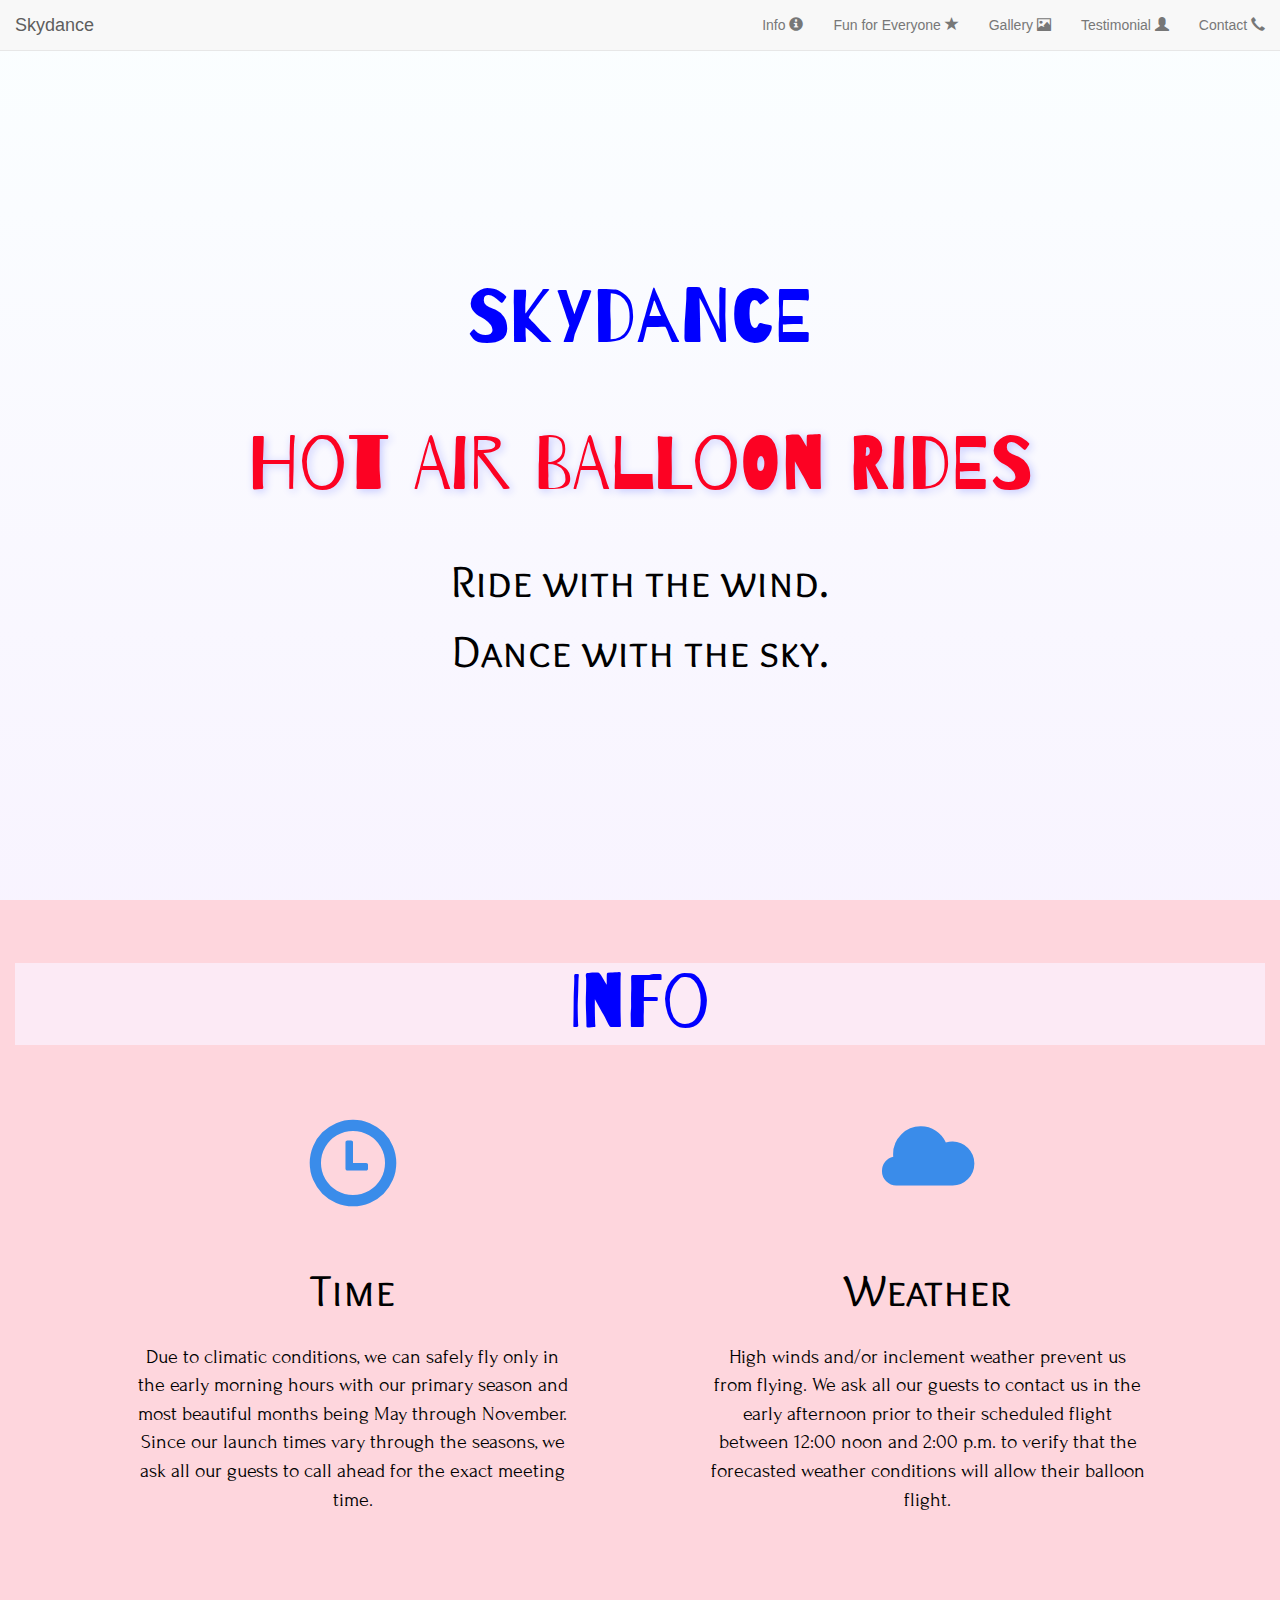
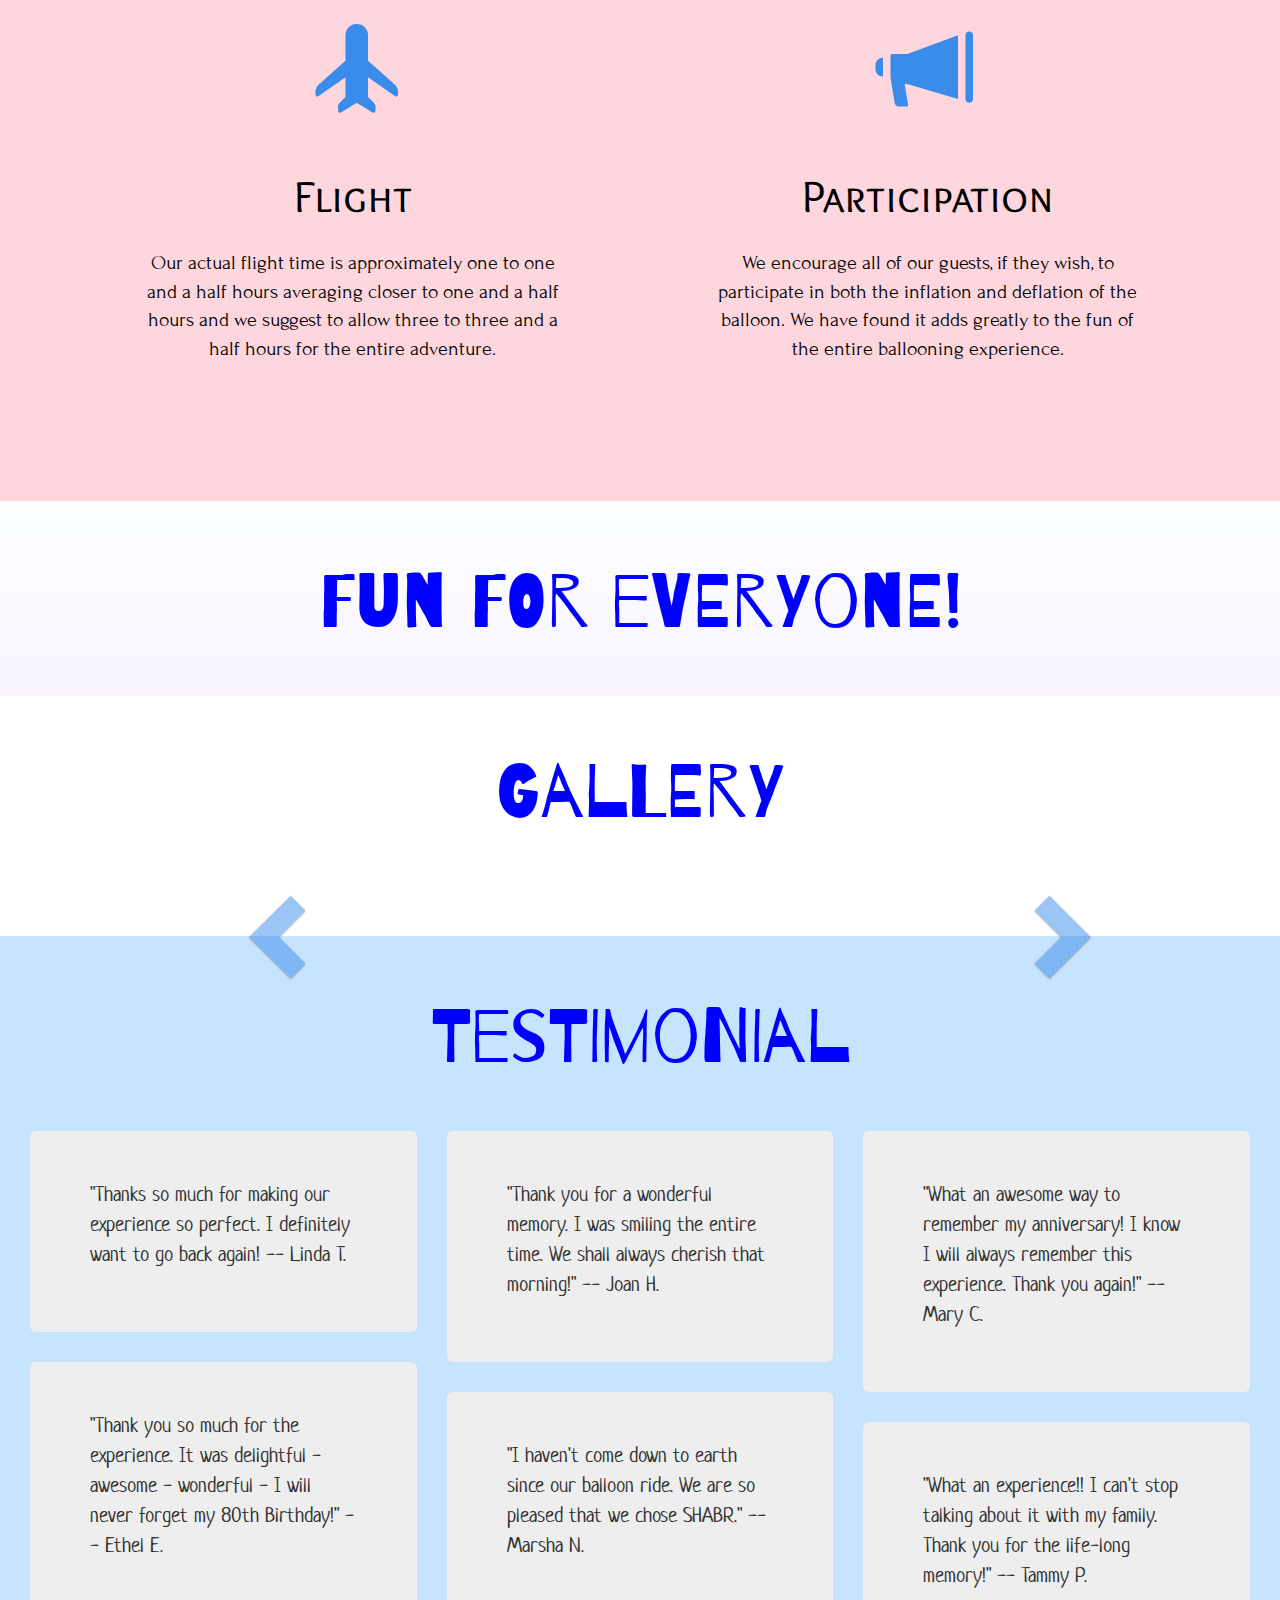
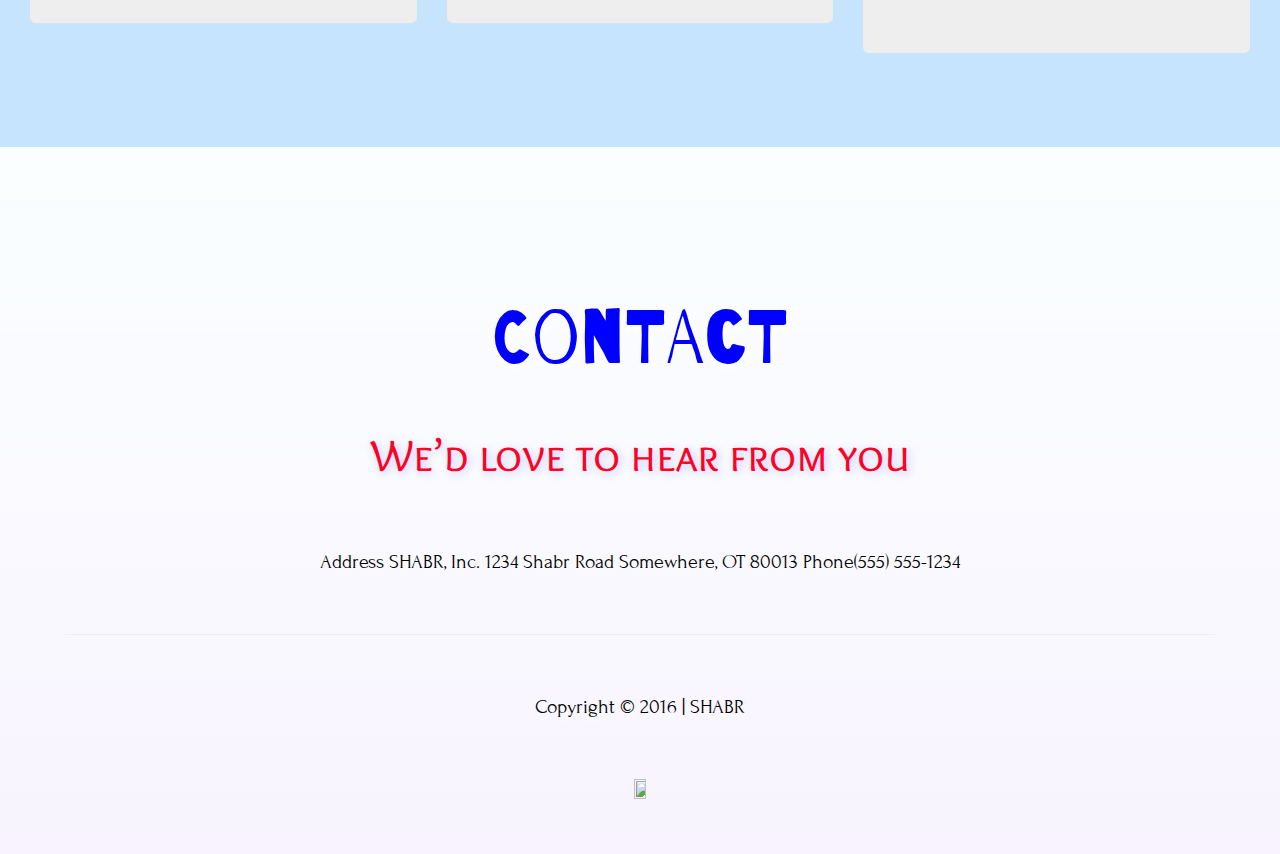
==== index.html @ 0f227c32 "fixes background" ====
<!DOCTYPE html>
<html>

<head>
    <meta charset="UTF-8">
    <meta name="viewport" content="width=device-width, initial-scale=1">
    <title>Title</title>
    <!-- Latest compiled and minified CSS -->
    <link rel="stylesheet" href="https://maxcdn.bootstrapcdn.com/bootstrap/3.3.6/css/bootstrap.min.css">

    <!-- jQuery library -->
    <script src="https://ajax.googleapis.com/ajax/libs/jquery/1.12.0/jquery.min.js"></script>

    <!-- Latest compiled JavaScript -->
    <script src="https://maxcdn.bootstrapcdn.com/bootstrap/3.3.6/js/bootstrap.min.js"></script>

    <!--custom-->
    <link rel="stylesheet" href="custom.css">
    <link rel="stylesheet" href="nav.css">
    <script src="script.js"></script>
    <link href="https://fonts.googleapis.com/css?family=Barrio|Neucha|Forum|Overlock+SC" rel="stylesheet">
</head>

<style>
/*on custom.css*/
  
</style>
<body>
<body data-spy="scroll" data-target=".navbar" data-offset="50">
<!--Navigational bar-->


<!--fixed container-->
<nav class="navbar navbar-default navbar-fixed-top">

    <!--icon-bar-button-->
    <div class="container-fluid">
        <div class="navbar-header">
            <button type="button" class="navbar-toggle" data-toggle="collapse" data-target="#myNavbar">
                <span class="icon-bar"></span>
                <span class="icon-bar"></span>
                <span class="icon-bar"></span>                        
            </button>
            <a class="navbar-brand" href="#">Skydance</a>
           
        </div>

        <div class="collapse navbar-collapse" id="myNavbar">
            <ul class="nav navbar-nav navbar-right">
                <li><a href="#info">Info <span class= "glyphicon glyphicon-info-sign "></a></li>
                <li><a href="#fun-for-everyone">Fun for Everyone <span class= "glyphicon glyphicon-star"></a></li>
                <li><a href="#gallery">Gallery <span class= "glyphicon glyphicon-picture"></a></li>
                <li><a href="#testimonial">Testimonial <span class= "glyphicon glyphicon-user"></span></a></li>
                <li><a href="#contact">Contact <span class="glyphicon glyphicon-earphone
        "></span></a></li>
            </ul>
        </div>
    </div>
</nav>


<!--Home Page-->
<header id="home">
    <div class="center-text">
        <h1>Skydance</h1>
        <h1 class="description">Hot Air Balloon Rides</h1>      
        <h2>Ride with the wind.</h2>
        <h2>Dance with the sky.</h2>
    </div>
</header>

<header id="info">
    <div class="container bg-pink">
        <div class= "test">
             <h1>Info</h1>
        </div>
       
        <div class="row">
            
            <div class="col-xs-6 col-xs-offset-3 col-sm-6 col-sm-offset-0">

                <h2><span class="glyphicon glyphicon-time"></span> <br><br> Time</h2>
                <p>Due to climatic conditions, we can safely fly only in the early morning hours with our primary season and most beautiful months being May through November. Since our launch times vary through the seasons, we ask all our guests to call
                    ahead for the exact meeting time.</p>
                 <br><br><br>
                <h2><span class="glyphicon glyphicon-plane"></span> <br><br> Flight</h2>
                <p>Our actual flight time is approximately one to one and a half hours averaging closer to one and a half hours and we suggest to allow three to three and a half hours for the entire adventure.</p>
                 <br><br><br>
            </div>

            <div class="col-xs-6 col-xs-offset-3 col-sm-6 col-sm-offset-0">
                <h2><span class="glyphicon glyphicon-cloud"></span> <br><br> Weather</h2>
                <p>High winds and/or inclement weather prevent us from flying. We ask all our guests to contact us in the early afternoon prior to their scheduled flight between 12:00 noon and 2:00 p.m. to verify that the forecasted weather conditions will
                    allow their balloon flight.</p>

                 <br><br><br>
                <h2><span class="glyphicon glyphicon-bullhorn"></span> <br><br> Participation</h2>
                <p>We encourage all of our guests, if they wish, to participate in both the inflation and deflation of the balloon. We have found it adds greatly to the fun of the entire ballooning experience.</p>
            </div>

        </div>
    </div>
</header>

<!--Fun for everyone section-->
<header id="fun-for-everyone">
    <div class="container">
        <h1>Fun For Everyone!</h1>
    </div>
</header>

<!--gallary-->
<header id="gallery">
    <div class="container">
        <div class="row">
            <h1>Gallery</h1>

            <div id="myCarousel" class="carousel slide" data-ride="carousel">
                <ol class="carousel-indicators">
                    <li data-target="#myCarousel" data-slide-to="0" class="active"></li>
                    <li data-target="#myCarousel" data-slide-to="1"></li>
                    <li data-target="#myCarousel" data-slide-to="2"></li>
                    <li data-target="#myCarousel" data-slide-to="3"></li>
                    <li data-target="#myCarousel" data-slide-to="4"></li>
                    <li data-target="#myCarousel" data-slide-to="5"></li>
                </ol>

                <div class="carousel-inner">

                    <div class="item active">
                        <img src="https://raw.githubusercontent.com/bmuellerhstat/shabr/master/img/balloon-2.jpg" alt="" style="width:100%;">
                        <div class="carousel-caption">
                        </div>
                    </div>

                    <div class="item">
                        <img src="https://raw.githubusercontent.com/bmuellerhstat/shabr/master/img/balloon-3.jpg" alt="" style="width:100%;">
                        <div class="carousel-caption">
                        </div>
                    </div>

                    <div class="item">
                        <img src="https://raw.githubusercontent.com/bmuellerhstat/shabr/master/img/balloon-4.jpg" alt="" style="width:100%;">
                        <div class="carousel-caption">
                        </div>
                    </div>

                    <div class="item">
                        <img src="https://raw.githubusercontent.com/bmuellerhstat/shabr/master/img/balloon-5.jpg" alt="" style="width:100%;">
                        <div class="carousel-caption">
                        </div>
                    </div>

                    <div class="item">
                        <img src="https://raw.githubusercontent.com/bmuellerhstat/shabr/master/img/balloon-1.jpg" alt="" style="width:100%;">
                        <div class="carousel-caption">
                        </div>
                    </div>

                    <div class="item">
                        <img src="https://raw.githubusercontent.com/bmuellerhstat/shabr/master/img/balloon-6.jpg" alt="" style="width:100%;">
                        <div class="carousel-caption">
                        </div>

                    </div>
                </div>

                <a class="left carousel-control" href="#myCarousel" data-slide="prev">
      <span class="glyphicon glyphicon-chevron-left"></span>
      <span class="sr-only">Previous</span>
    </a>
                <a class="right carousel-control" href="#myCarousel" data-slide="next">
      <span class="glyphicon glyphicon-chevron-right"></span>
      <span class="sr-only">Next</span>
    </a>
            </div>
        </div>
    </div>
</header>

<!--Testimonial-->
<header id="testimonial">
    <div class="container bg-blue">
        <h1>Testimonial</h1>
        <div class="test-row">
            <div class="col-md-4">
                <div class="jumbotron">
                    <p>"Thanks so much for making our experience so perfect. I definitely want to go back again! -- Linda T.</p>
                </div>

                <div class="jumbotron">
                    <p>"Thank you so much for the experience. It was delightful - awesome - wonderful - I will never forget my 80th Birthday!" -- Ethel E.</p>
                </div>
            </div>

            <div class="col-md-4">
                <div class="jumbotron">
                    <p>"Thank you for a wonderful memory. I was smiling the entire time. We shall always cherish that morning!" -- Joan H.</p>
                </div>

                <div class="jumbotron">
                    <p>"I haven't come down to earth since our balloon ride. We are so pleased that we chose SHABR." -- Marsha N.</p>
                </div>
            </div>



            <div class="col-md-4">
                <div class="jumbotron">
                    <p>"What an awesome way to remember my anniversary! I know I will always remember this experience. Thank you again!" -- Mary C.</p>
                </div>

                <div class="jumbotron">
                    <p>"What an experience!! I can't stop talking about it with my family. Thank you for the life-long memory!" -- Tammy P.</p>
                </div>
            </div>
        </div>
    </div>
</header>

<!--Contact-->
<header id="contact">
    
    <div class="container contact-container">
          <h1>Contact</h1>
      

        <contact>
          
                <h2 class="description">
                    We’d love to hear from you
                </h2>
                <div class="row"><p>
                    Address SHABR, Inc. 1234 Shabr Road Somewhere, OT 80013
                    Phone(555) 555-1234
                </p>
                <hr class="my-4">
                <p>
                    Copyright © 2016 | SHABR
                </p>
                 <img src="https://raw.githubusercontent.com/bmuellerhstat/shabr/master/img/hot-air-balloon-clipart.png" alt="" style="width:10%; height: 10%;">
                </div>
               
        
        </contact>


    </div>
</header>


  </body>
</body>

</html>

<!--http://bootstrap3-menu.codedorigin.com/#-->
---- custom.css ----
html,
    body {
        width: 100%;
        height: 100%;
    }
    
   
     @media(min-width: 0px) {
         .row .glyphicon {
             font-size: 50px;
         }
         h1 {
             font-size: 45px;
             margin: 5%;
         }
         h2 {
             font-size: 30px;
         }
         .row .glyphicon {
             font-size: 60px;
         }
         .row p {
             font-family: 'Forum', cursive;
             color: black;
             font-size: 15px;
         }
     }
     
      /*  Small +  */
    @media(min-width: 768px){
      h1 {
        font-size: 55px;
      }
      h2 {
        font-size: 35px;
      }
       .row .glyphicon {
        font-size: 60px;
      
    }
    .row p {
        font-size: 16px;
        margin: 5% 15%;
    }
    }
    
    /* median + */
    @media(min-width: 992px){
      h1 {
        font-size: 65px;
      }
      h2 {
        font-size: 40px; 
      }
      .row .glyphicon {
        font-size: 70px;
      
    }
    .row p {
        font-size: 17px;
        margin: 5% 15%;
    }
    #myCarousel {
        width:80%;
        margin: auto;
    }
      
    /* large + */
    }
    @media (min-width: 1200px){
      h1 {
        font-size: 75px;
      }
      h2 {
        font-size: 45px; 
      }
      .row .glyphicon {
        font-size: 90px;
    }
    .row p {
        font-size: 18px;
        margin: 5% 10%;
    }
    }

    .container {
        width: 100%;
    }
    
    .test-row{
        font-family: 'Neucha', cursive;
    }

    #home {
        display: table;
        width: 100%;
        height: 100%;
        background: linear-gradient( rgba(246, 254, 255, 0.5),
        rgba(246, 240, 255, 0.75)),
        url(./img/balloon-1.jpg) no-repeat center center fixed;
        background-size: cover;

    }

    #info {
        width: 100%;
    }
    
     .row .glyphicon {
        color: #3a8cea;
        margin-top: 3px;
    
    }
    .bg-pink {
        background-color: #FED6DD;
    }

    .bg-blue {
        background-color: #C7E4FF;
        padding-bottom: 5%
    }
    
    .row {
        margin-left: 50px;
        margin-right: 50px;
        margin-bottom: 50px;
        text-align: center;
    }
    
      
    .test {
        width: 100%;
        background-color: #fceaf5;
    }
    
    .row p {
        font-size: 20px;
    }
    
     .description {
         color: #fc0223;
         text-shadow: 2px 2px 8px #c1c6ff;
     }
     
     .contact-container {
         text-shadow: 2px 5px 8px white;
     }
     
      #fun-for-everyone {
         background: linear-gradient( rgba(246, 254, 255, 0.5),
        rgba(246, 240, 255, 0.75)),
        url(./img/balloon-3.jpg) no-repeat center center fixed;
        background-size: cover;
    }
       
      #contact {
        text-align: center;
        background: linear-gradient( rgba(246, 254, 255, 0.5),
        rgba(246, 240, 255, 0.75)),
        url(./img/balloon-5.jpg) no-repeat center center fixed;
        background-size: cover;
        padding-top: 7%;
    }


    .center-text {
        text-align: center;
        vertical-align: middle;
        display: table-cell;

    }
    
    h1 {
        font-family: 'Barrio', cursive;
        color: blue;
        text-align: center;
        margin-bottom: 50px;
    }

    h2 {
        font-family: 'Overlock SC', cursive;
        color: black;
        text-align: center;
    }
---- nav.css ----
.navbar-default .navbar-brand {
    color: #DB0B0B;
}
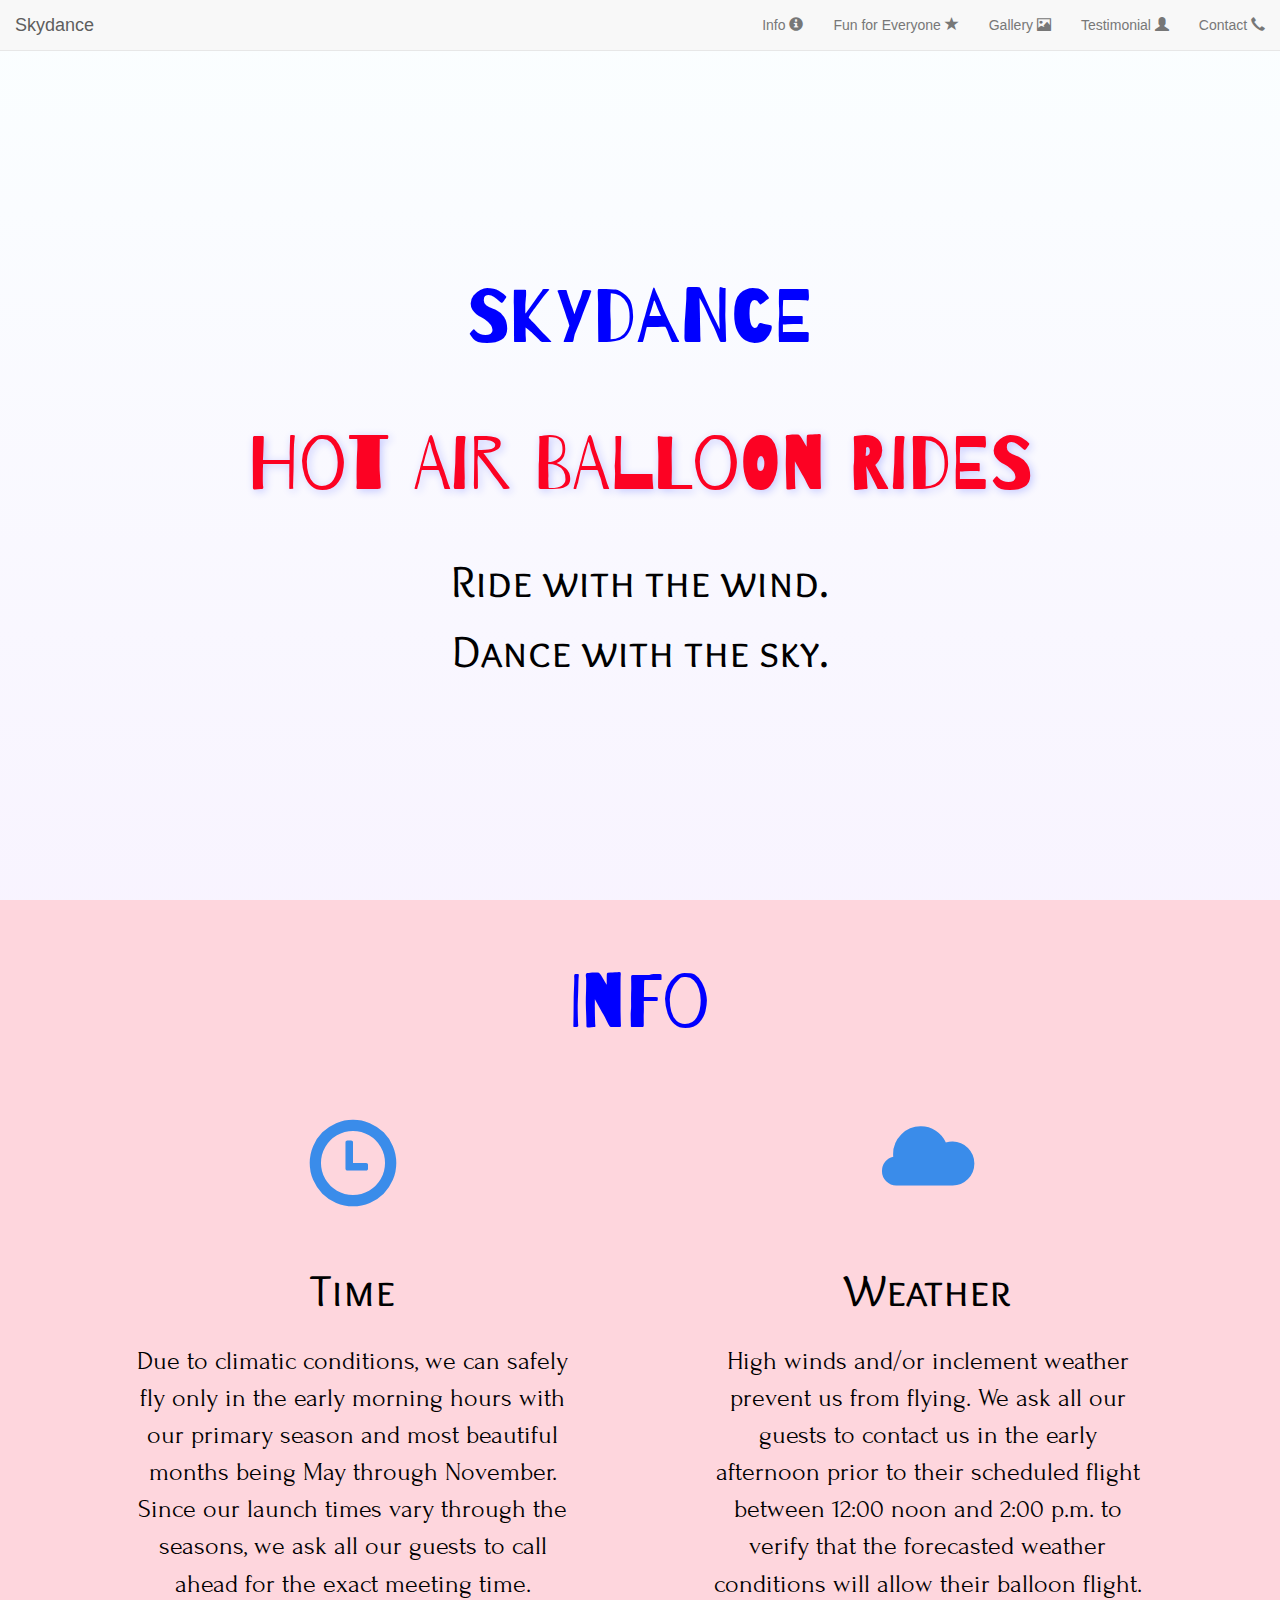
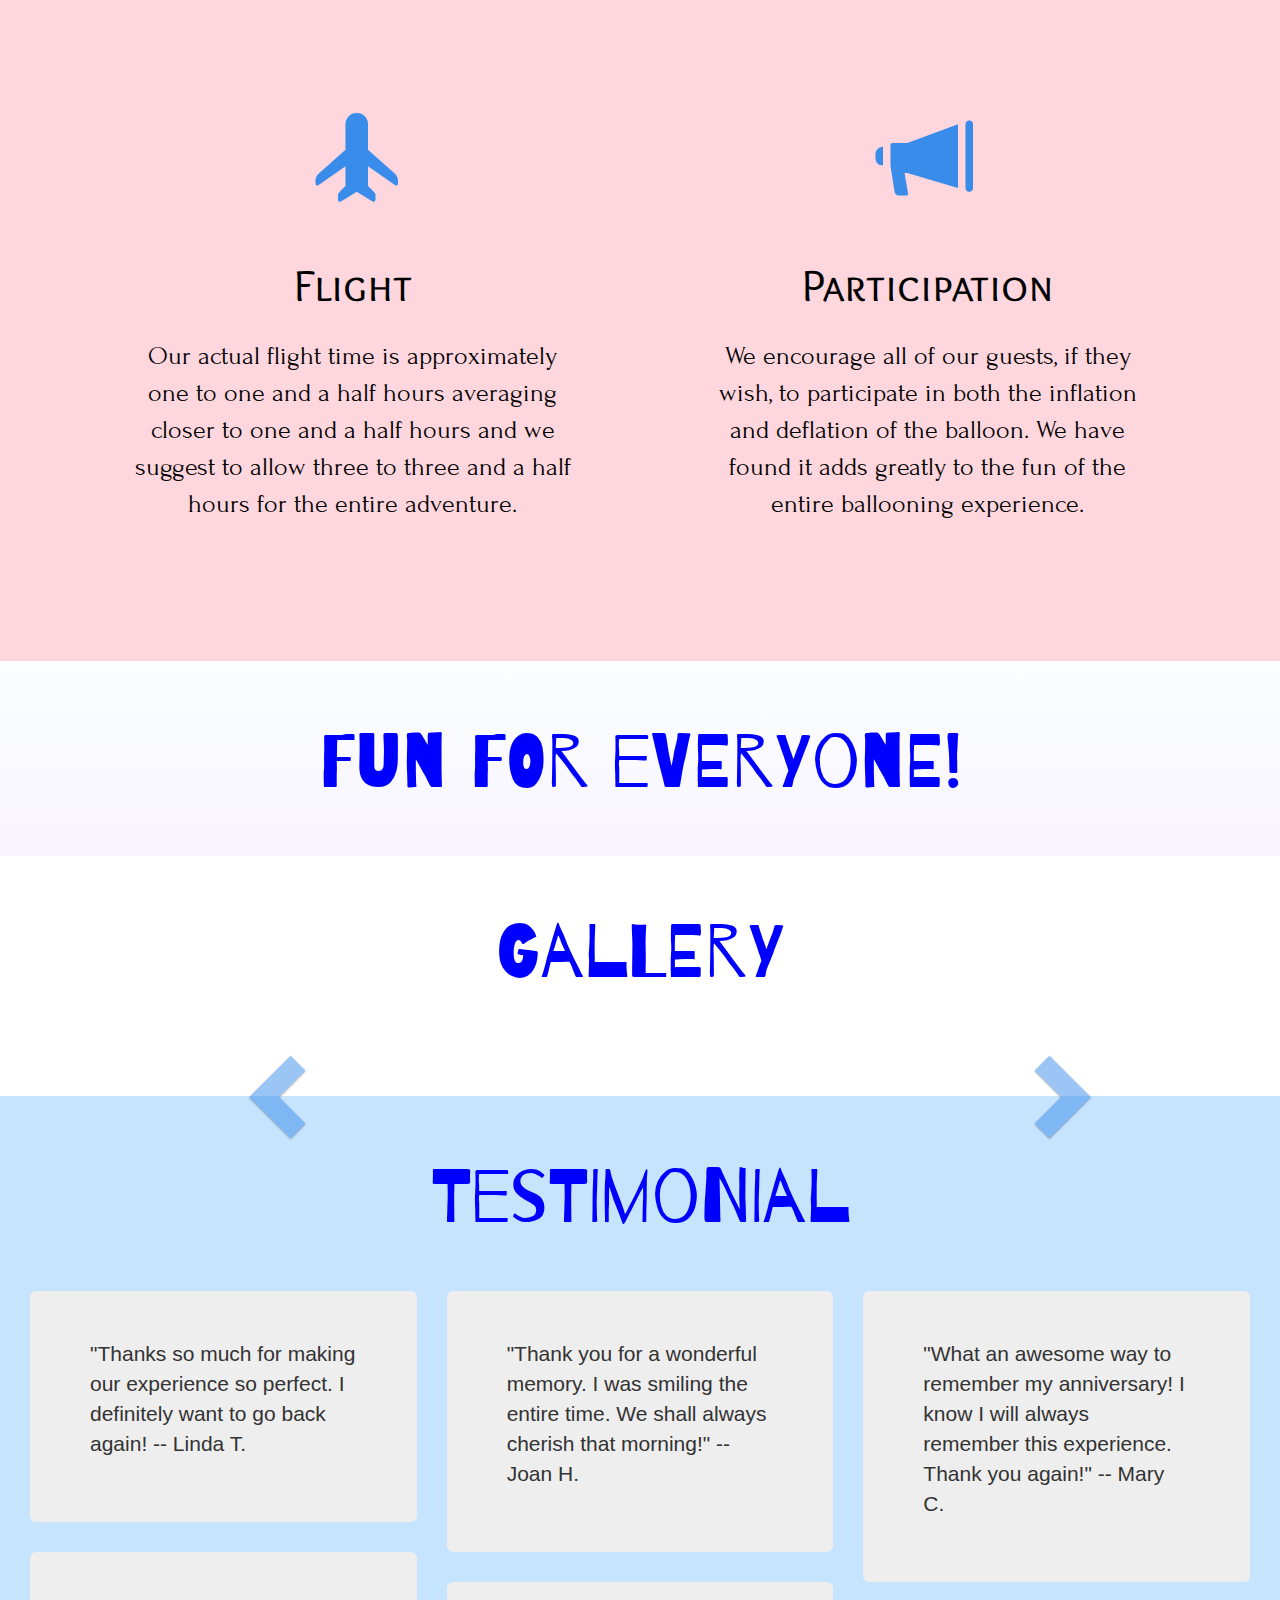
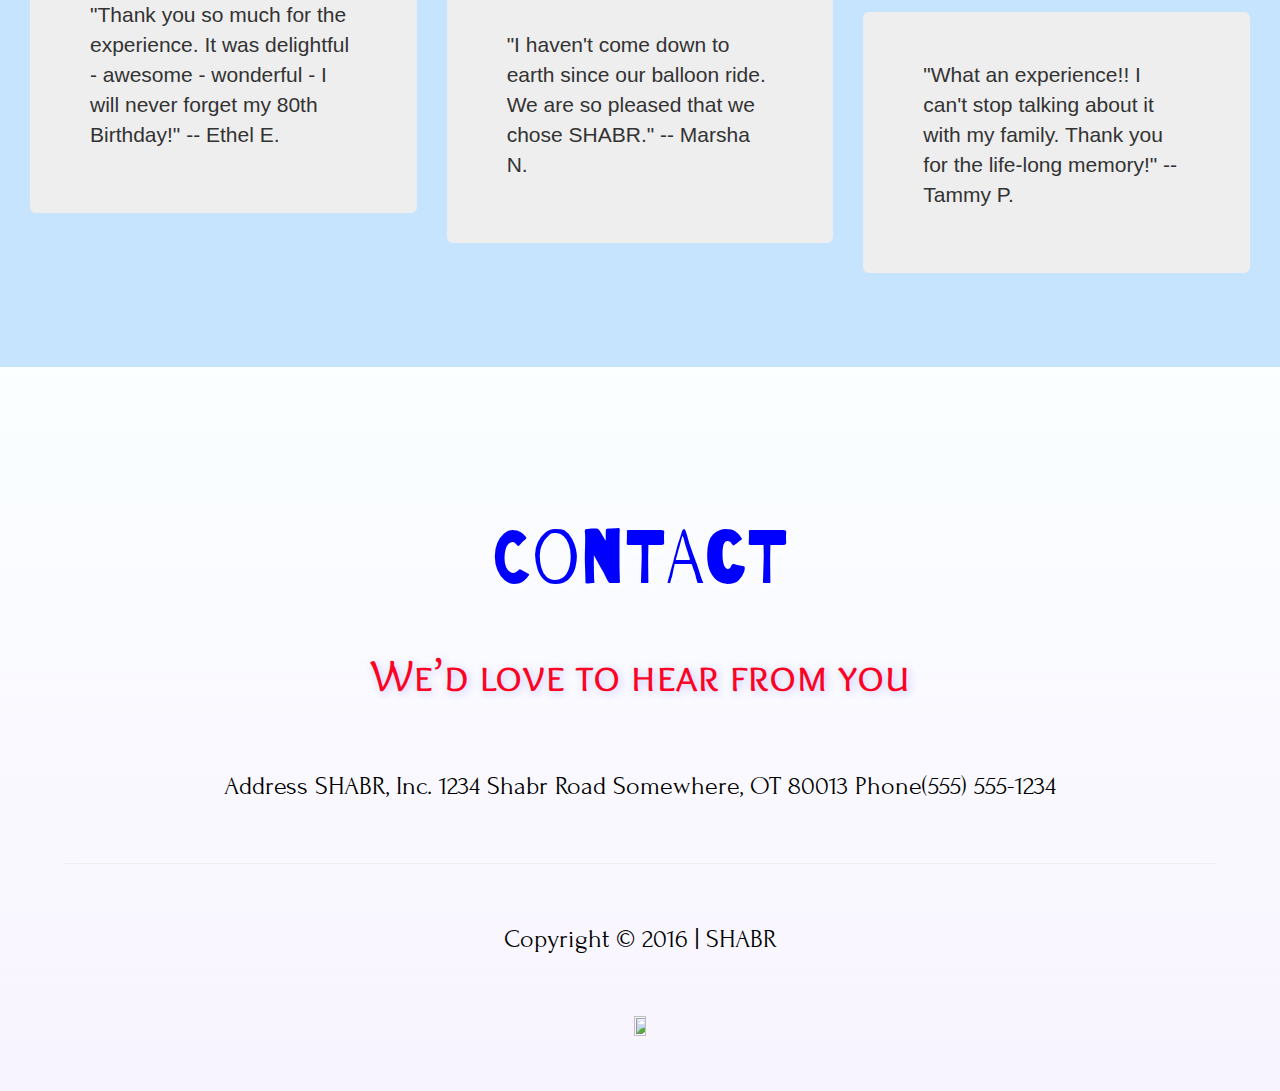
==== commit 41f29a91: "adds font-size in different device" ====
--- a/index.html
+++ b/index.html
@@ -71,7 +71,7 @@
 
 <header id="info">
     <div class="container bg-pink">
-        <div class= "test">
+        <div class= "color">
              <h1>Info</h1>
         </div>
        
@@ -230,7 +230,8 @@
                 <h2 class="description">
                     We’d love to hear from you
                 </h2>
-                <div class="row"><p>
+                <div class="row">
+                <p>
                     Address SHABR, Inc. 1234 Shabr Road Somewhere, OT 80013
                     Phone(555) 555-1234
                 </p>
--- a/custom.css
+++ b/custom.css
@@ -22,7 +22,7 @@
          .row p {
              font-family: 'Forum', cursive;
              color: black;
-             font-size: 15px;
+             font-size: 17px;
          }
      }
      
@@ -36,10 +36,9 @@
       }
        .row .glyphicon {
         font-size: 60px;
-      
     }
     .row p {
-        font-size: 16px;
+        font-size: 20px;
         margin: 5% 15%;
     }
     }
@@ -57,9 +56,10 @@
       
     }
     .row p {
-        font-size: 17px;
+        font-size: 23px;
         margin: 5% 15%;
     }
+    
     #myCarousel {
         width:80%;
         margin: auto;
@@ -78,7 +78,7 @@
         font-size: 90px;
     }
     .row p {
-        font-size: 18px;
+        font-size: 26px;
         margin: 5% 10%;
     }
     }
@@ -87,7 +87,7 @@
         width: 100%;
     }
     
-    .test-row{
+    .color-row{
         font-family: 'Neucha', cursive;
     }
 
@@ -131,10 +131,6 @@
     .test {
         width: 100%;
         background-color: #fceaf5;
-    }
-    
-    .row p {
-        font-size: 20px;
     }
     
      .description {
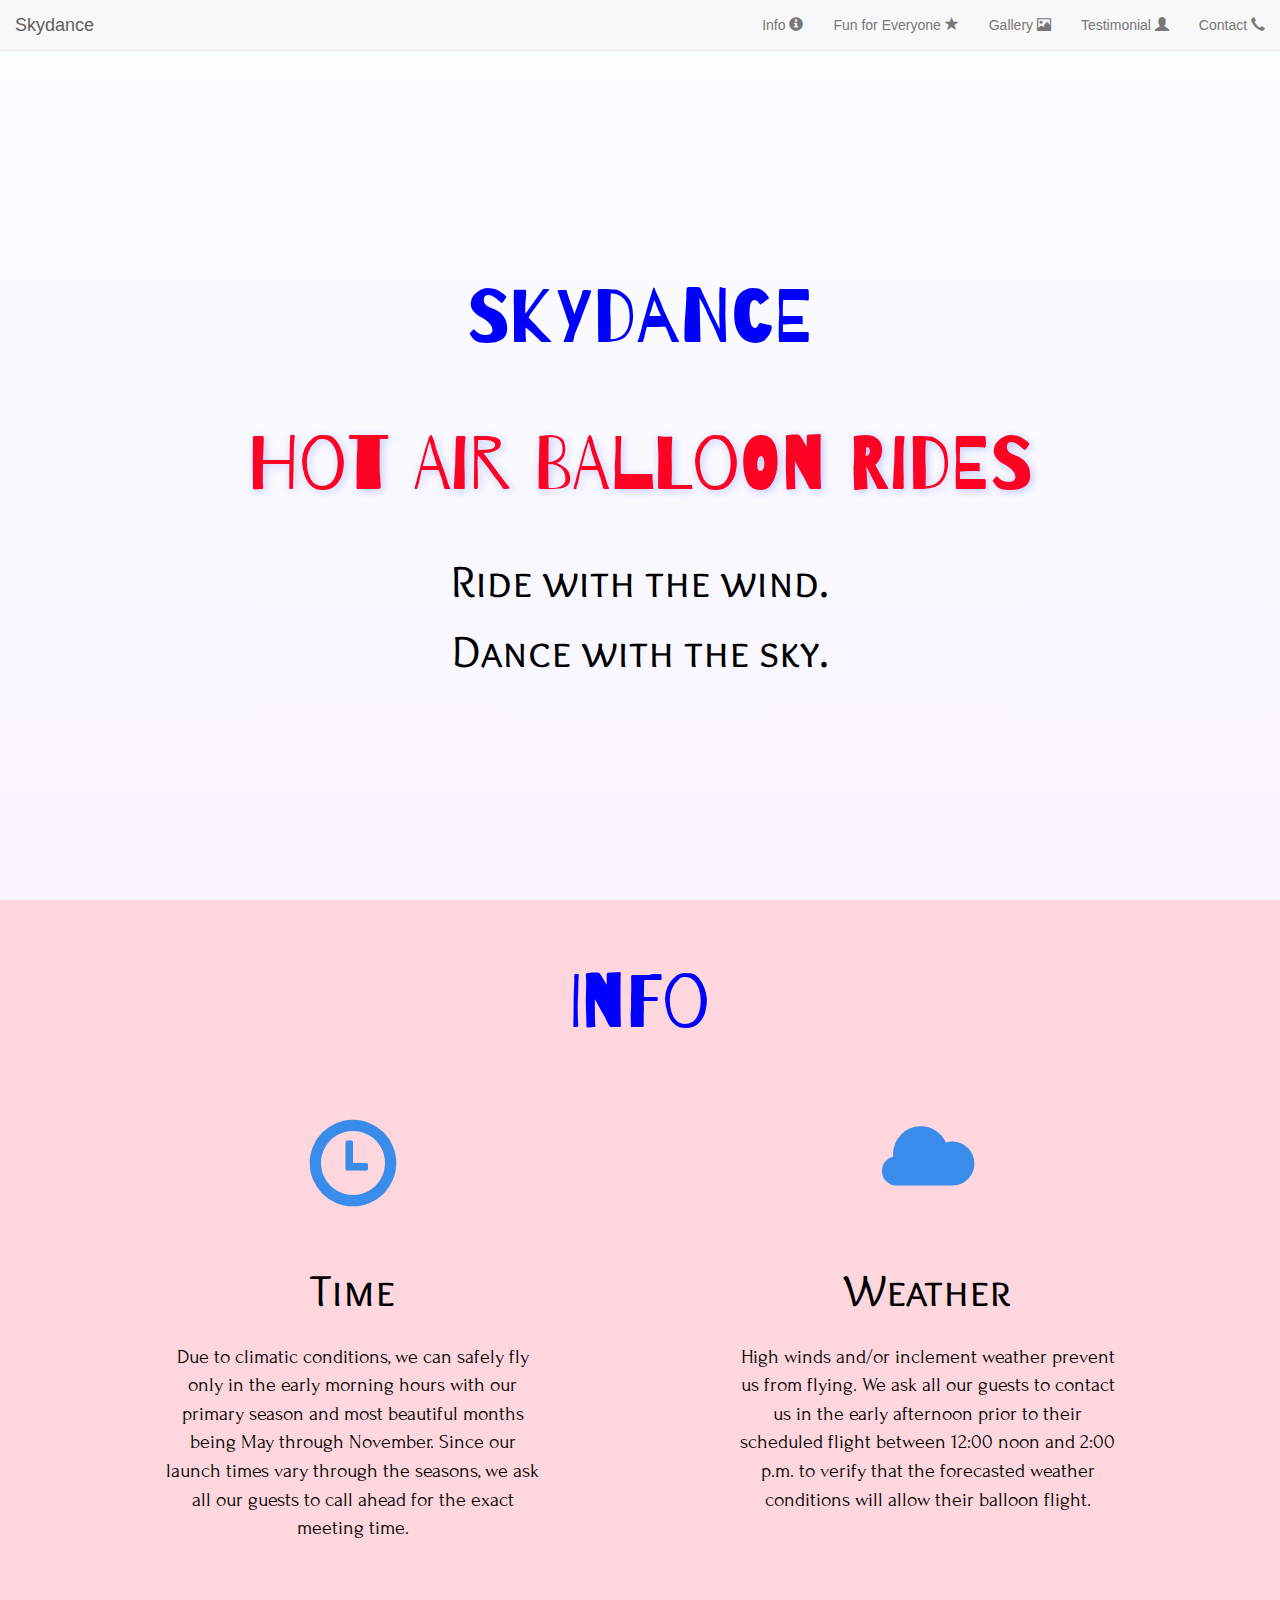
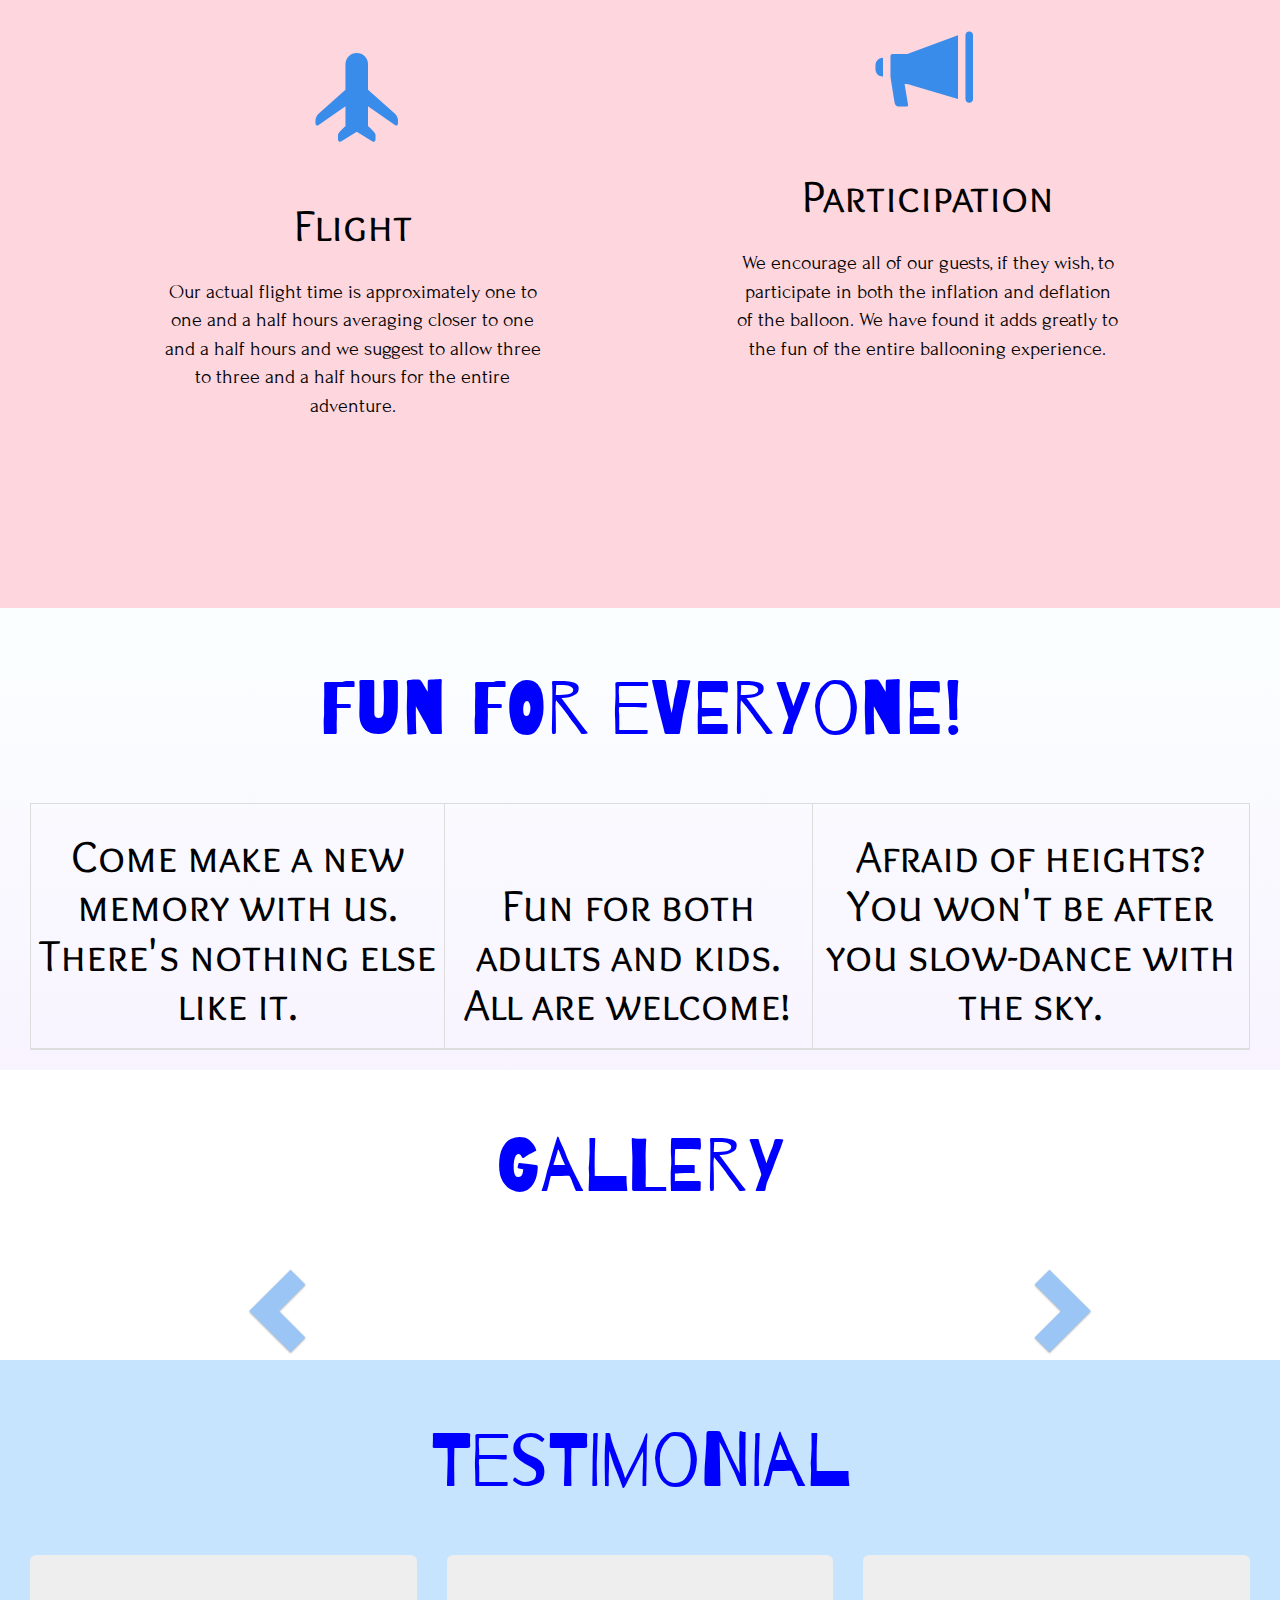
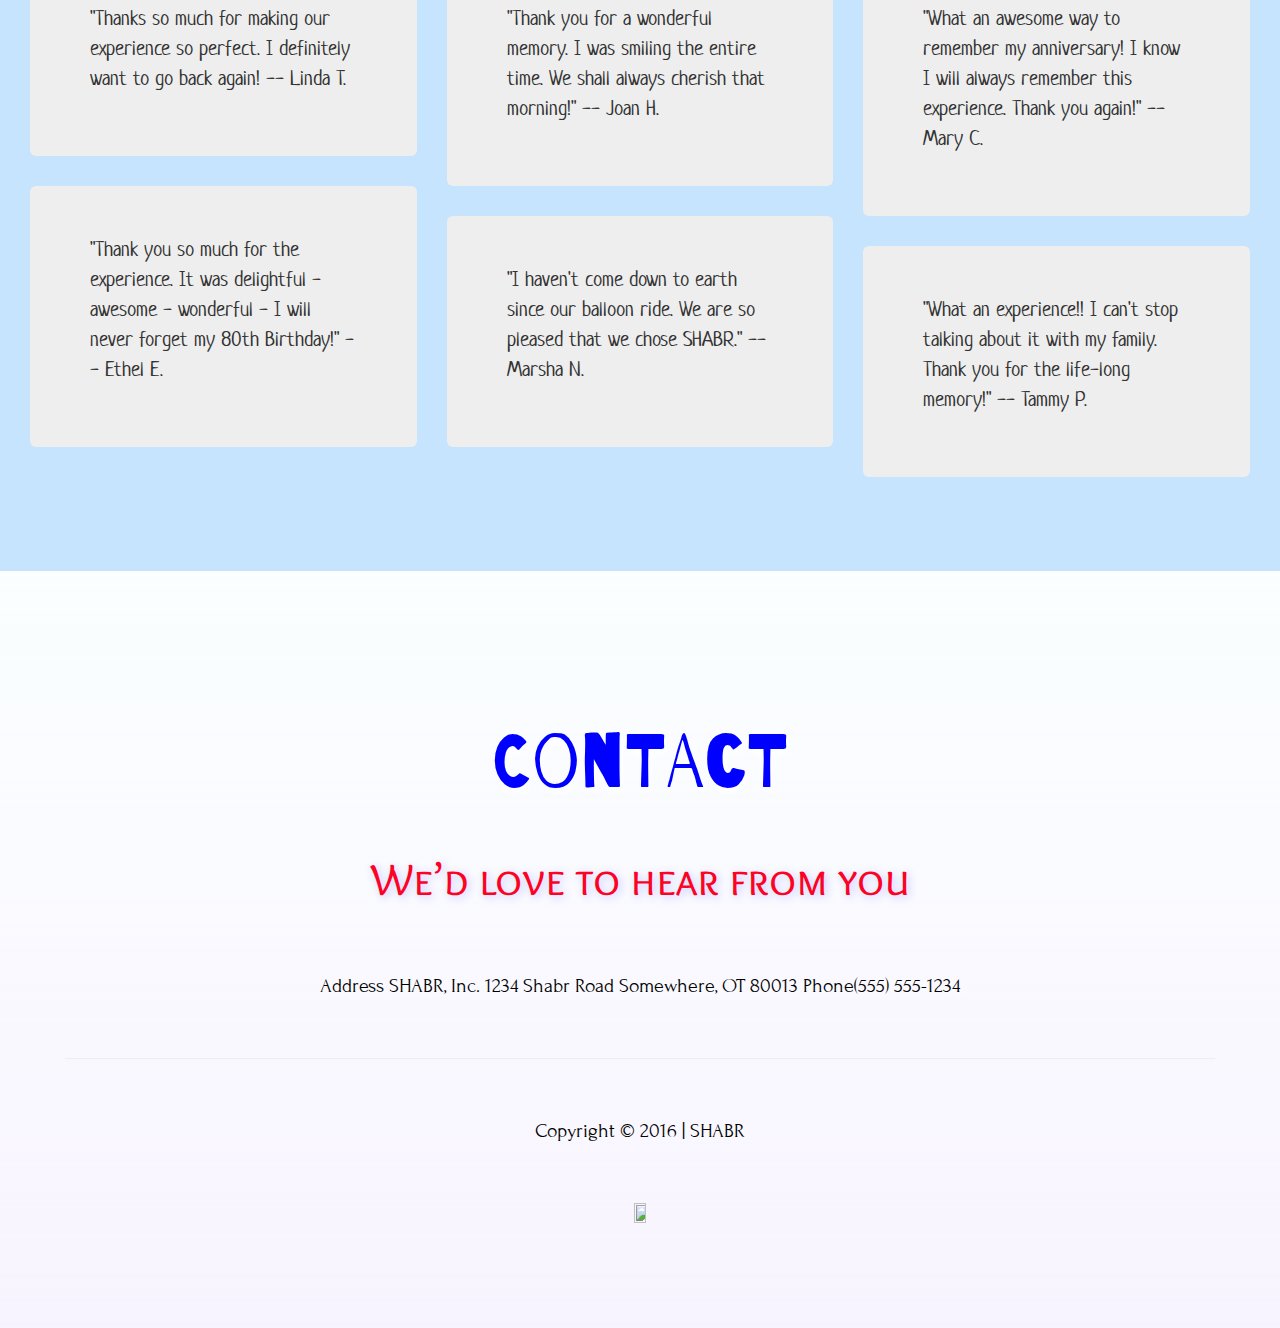
==== commit 2df47059: "fix fun for everyone" ====
--- a/index.html
+++ b/index.html
@@ -22,8 +22,173 @@
 </head>
 
 <style>
+    html,
+    body {
+        width: 100%;
+        height: 100%;
+    }
+    
+   
+     @media(min-width: 0px) {
+         .row .glyphicon {
+             font-size: 50px;
+         }
+         h1 {
+             font-size: 45px;
+             margin: 5%;
+         }
+         h2 {
+             font-size: 30px;
+         }
+         .row .glyphicon {
+             font-size: 60px;
+         }
+         .row p {
+             font-family: 'Forum', cursive;
+             color: black;
+             font-size: 15px;
+         }
+     }
+     
+      /*  Small +  */
+    @media(min-width: 768px){
+      h1 {
+        font-size: 55px;
+      }
+      h2 {
+        font-size: 35px;
+      }
+       .row .glyphicon {
+        font-size: 60px;
+      
+    }
+    .row p {
+        font-size: 16px;
+        margin: 5% 15%;
+    }
+    }
+    
+    /* median + */
+    @media(min-width: 992px){
+      h1 {
+        font-size: 65px;
+      }
+      h2 {
+        font-size: 40px; 
+      }
+      .row .glyphicon {
+        font-size: 70px;
+      
+    }
+    .row p {
+        font-size: 17px;
+        margin: 5% 15%;
+    }
+      
+    /* large + */
+    }
+    @media (min-width: 1200px){
+      h1 {
+        font-size: 75px;
+      }
+      h2 {
+        font-size: 45px; 
+      }
+      .row .glyphicon {
+        font-size: 90px;
+    }
+    .row p {
+        font-size: 18px;
+        margin: 5% 15%;
+    }
+    }
+
+    .container {
+        width: 100%;
+    }
+    
+    .test-row{
+        font-family: 'Neucha', cursive;
+    }
+
+    #home {
+        display: table;
+        width: 100%;
+        height: 100%;
+        background: linear-gradient( rgba(246, 254, 255, 0.5),
+        rgba(246, 240, 255, 0.75)),
+        url(./img/balloon-1.jpg) no-repeat center;
+        background-size: cover;
+
+    }
+    
+    #contact {
+        text-align: center;
+    }
+    .center-text {
+        text-align: center;
+        vertical-align: middle;
+        display: table-cell;
+
+    }
+    
+    h1 {
+        font-family: 'Barrio', cursive;
+        color: blue;
+        text-align: center;
+        margin-bottom: 50px;
+    }
+
+    h2 {
+        font-family: 'Overlock SC', cursive;
+        color: black;
+        text-align: center;
+    }
+
+    #info {
+        width: 100%;
+    }
+    
+     .row .glyphicon {
+        color: #3a8cea;
+        margin-top: 3px;
+    
+    }
+    .bg-pink {
+        background-color: #FED6DD;
+    }
+
+    .bg-blue {
+        background-color: #C7E4FF;
+    }
+    
+    .bg-yellow {
+        background-color: #fdfd96;
+    }
+    
+    .row {
+        margin-left: 50px;
+        margin-right: 50px;
+        margin-bottom: 100px;
+        text-align: center;
+    }
+      
+    /*.test {*/
+    /*    width: 100%;*/
+    /*    background-color: white;*/
+    /*}*/
+    
+    .row p {
+        font-size: 20px;
+    }
+    
+     .description {
+    color:#fc0223;
+     text-shadow: 2px 2px 8px #c1c6ff;
+  }
+
 /*on custom.css*/
-  
+ 
 </style>
 <body>
 <body data-spy="scroll" data-target=".navbar" data-offset="50">
@@ -97,7 +262,6 @@
                 <h2><span class="glyphicon glyphicon-bullhorn"></span> <br><br> Participation</h2>
                 <p>We encourage all of our guests, if they wish, to participate in both the inflation and deflation of the balloon. We have found it adds greatly to the fun of the entire ballooning experience.</p>
             </div>
-
         </div>
     </div>
 </header>
@@ -106,6 +270,24 @@
 <header id="fun-for-everyone">
     <div class="container">
         <h1>Fun For Everyone!</h1>
+        <div class="container">        
+  <table class="table table-bordered">
+    <thead>
+      <tr>
+        <th><h2>Come make a new memory with us. There's nothing else like it.</h2></th>
+        <th><h2>Fun for both adults and kids. All are welcome!</h2></th>
+        <th><h2>Afraid of heights? You won't be after you slow-dance with the sky.</h2></th>
+      </tr>
+    </thead>
+    <tbody>
+    </tbody>
+  </table>
+</div>
+
+</body>
+</html>
+
+        
     </div>
 </header>
 
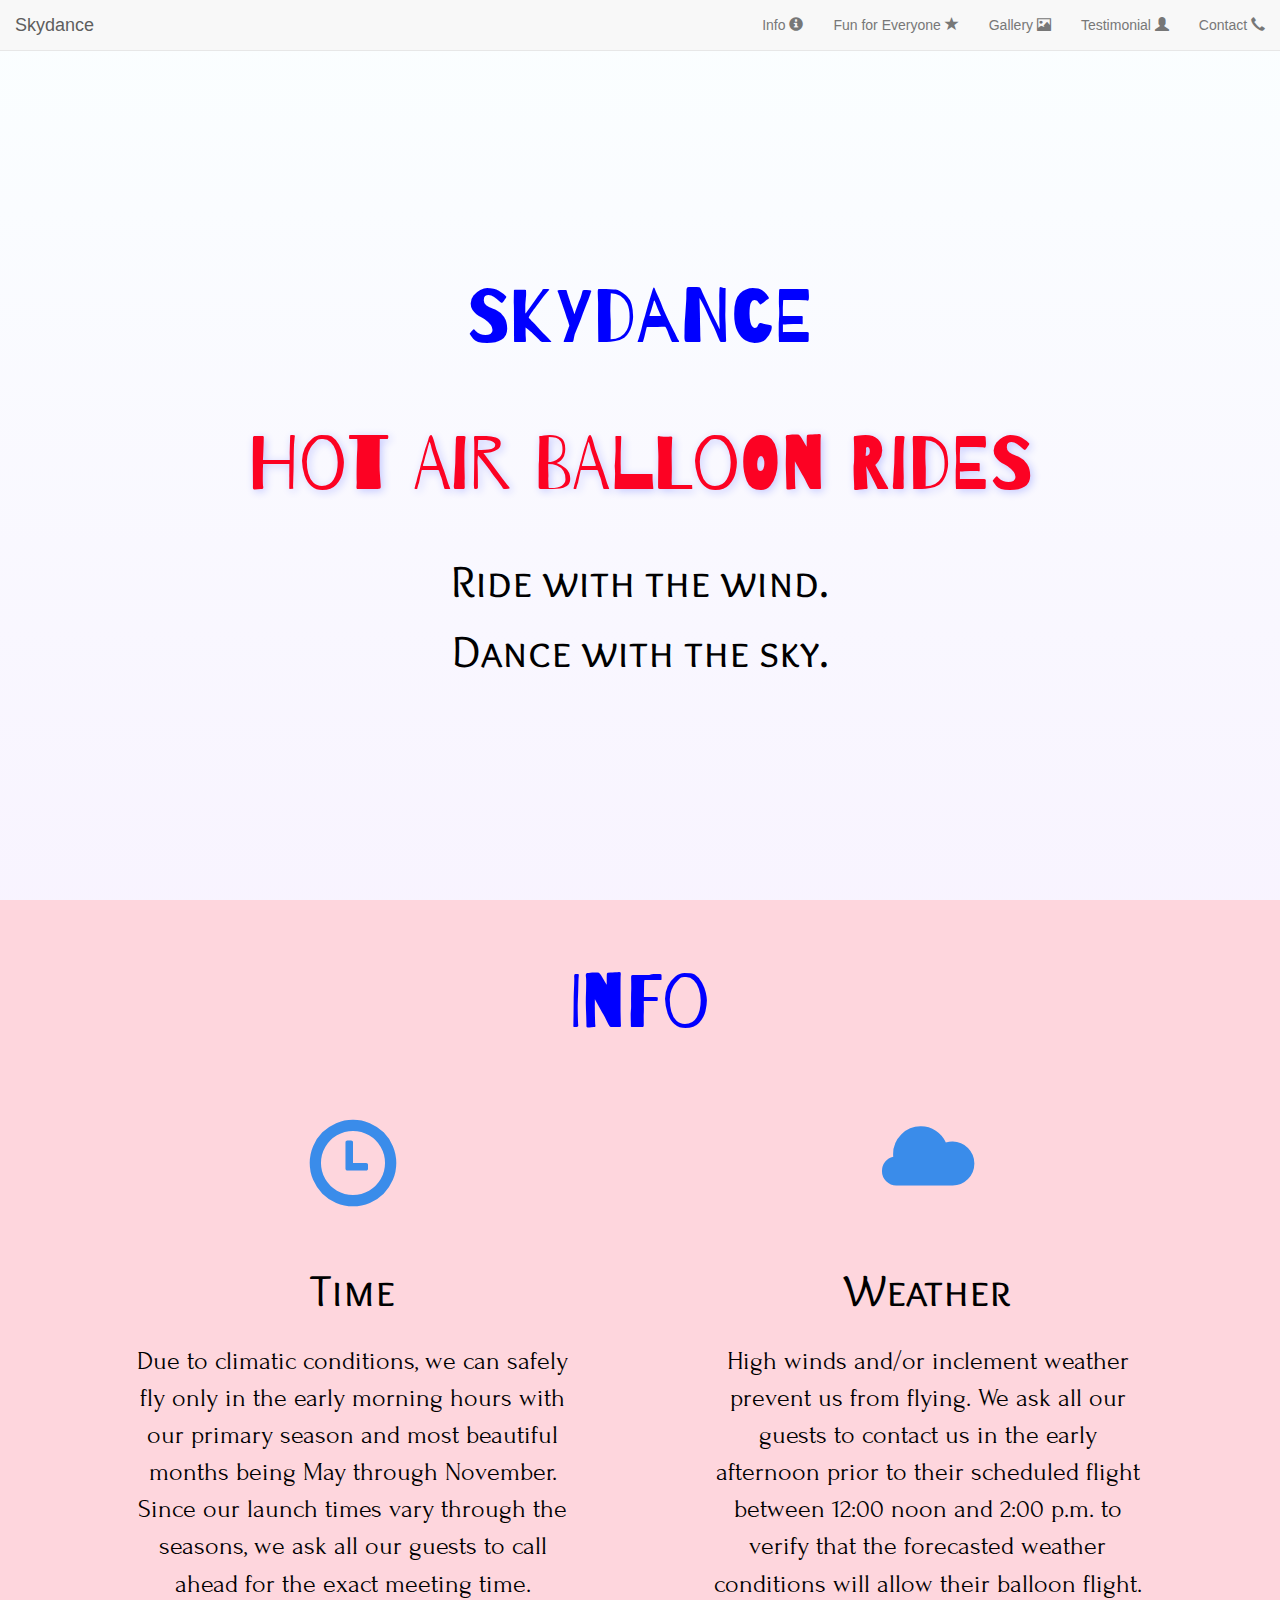
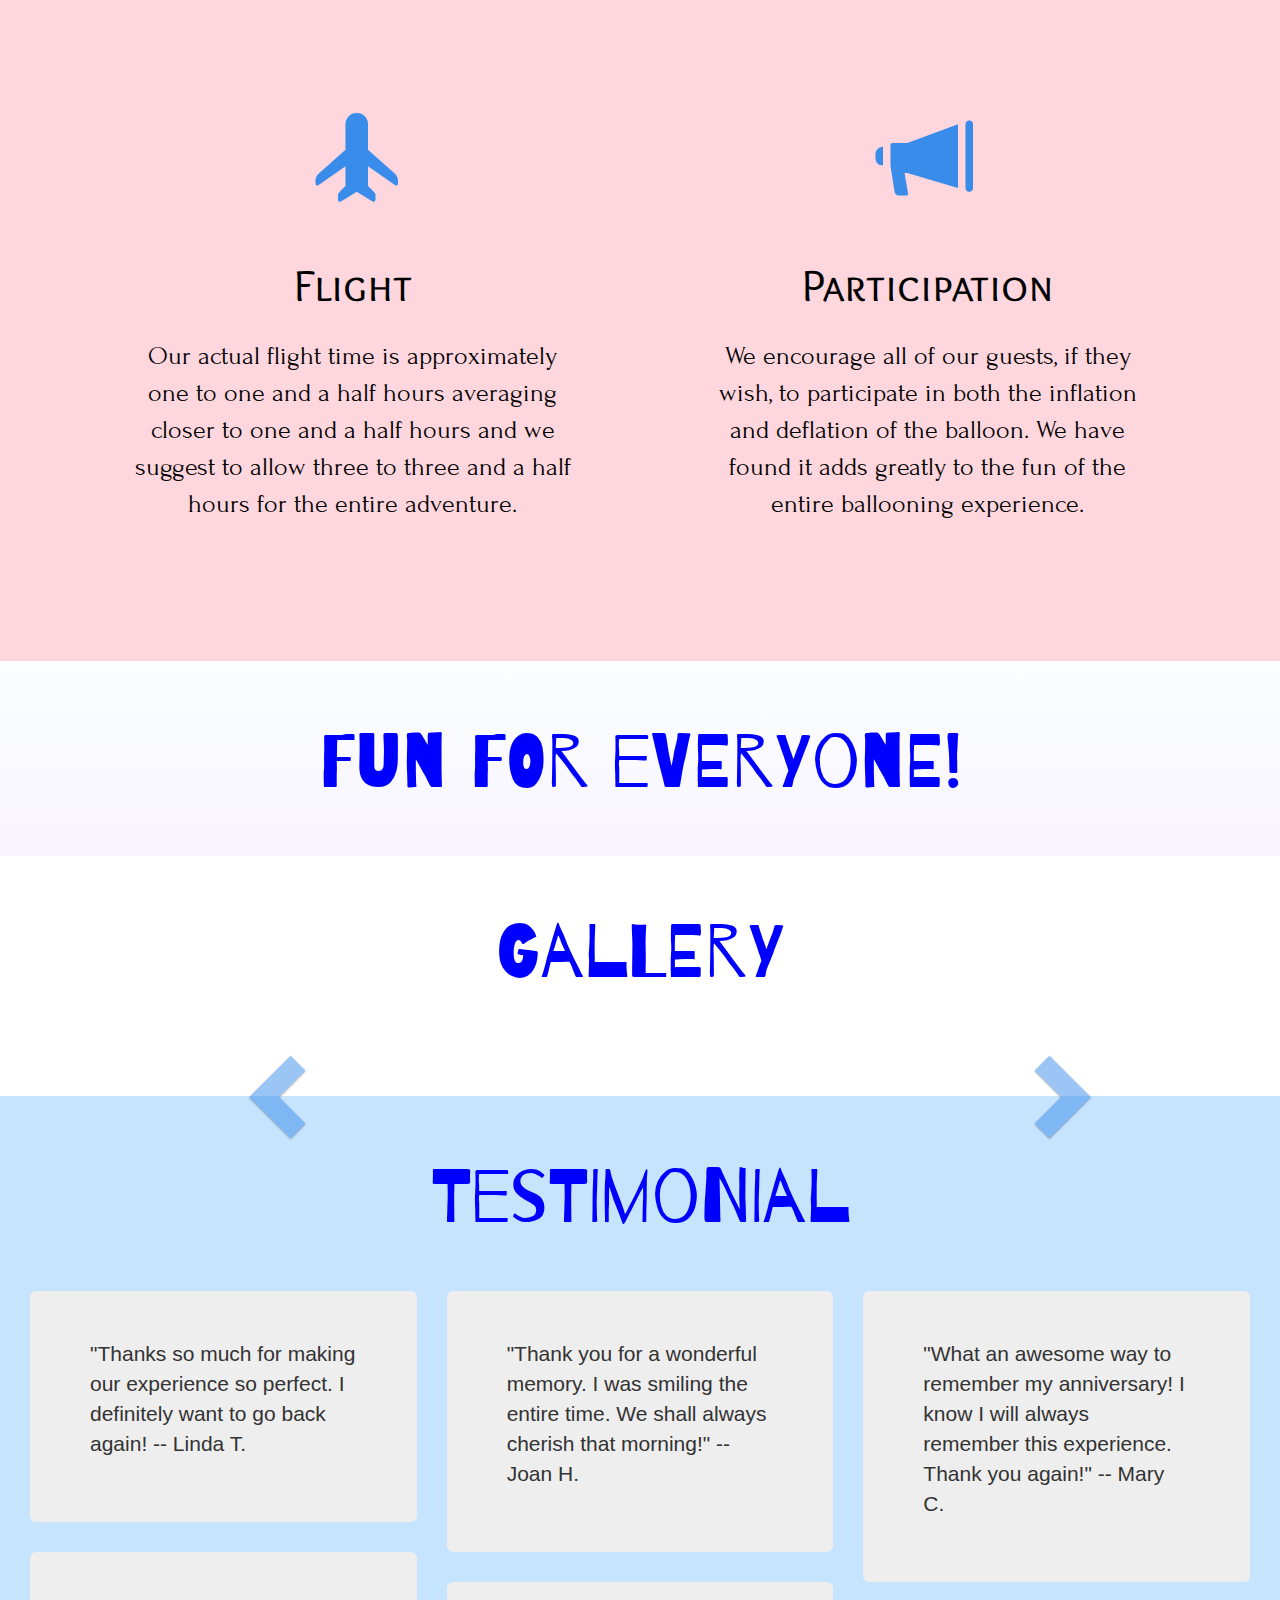
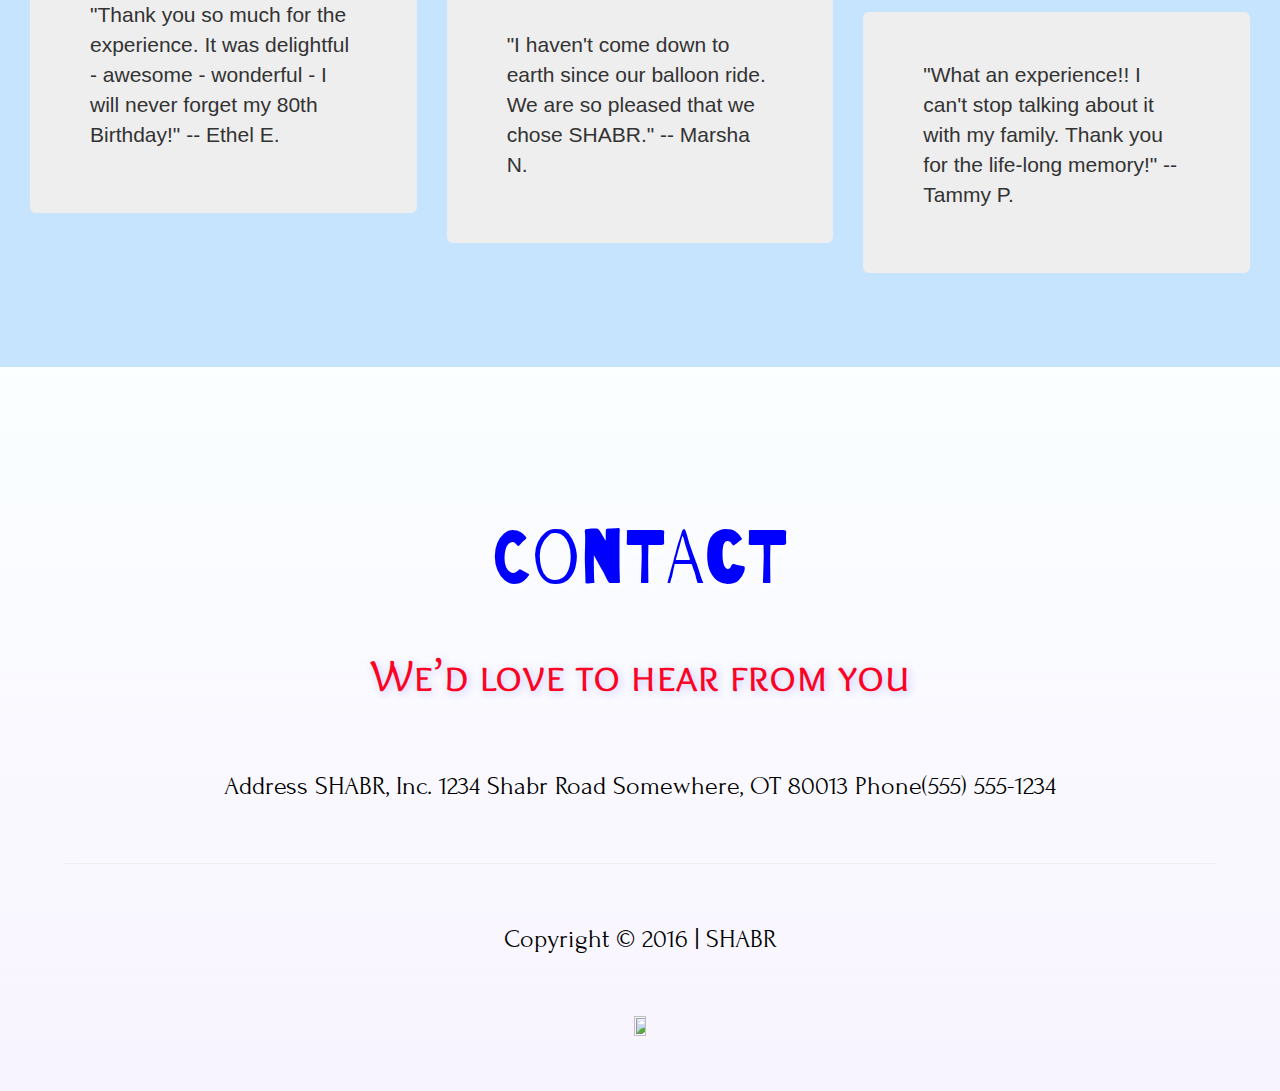
==== commit 675d1064: "error handling" ====
--- a/index.html
+++ b/index.html
@@ -22,173 +22,8 @@
 </head>
 
 <style>
-    html,
-    body {
-        width: 100%;
-        height: 100%;
-    }
-    
-   
-     @media(min-width: 0px) {
-         .row .glyphicon {
-             font-size: 50px;
-         }
-         h1 {
-             font-size: 45px;
-             margin: 5%;
-         }
-         h2 {
-             font-size: 30px;
-         }
-         .row .glyphicon {
-             font-size: 60px;
-         }
-         .row p {
-             font-family: 'Forum', cursive;
-             color: black;
-             font-size: 15px;
-         }
-     }
-     
-      /*  Small +  */
-    @media(min-width: 768px){
-      h1 {
-        font-size: 55px;
-      }
-      h2 {
-        font-size: 35px;
-      }
-       .row .glyphicon {
-        font-size: 60px;
-      
-    }
-    .row p {
-        font-size: 16px;
-        margin: 5% 15%;
-    }
-    }
-    
-    /* median + */
-    @media(min-width: 992px){
-      h1 {
-        font-size: 65px;
-      }
-      h2 {
-        font-size: 40px; 
-      }
-      .row .glyphicon {
-        font-size: 70px;
-      
-    }
-    .row p {
-        font-size: 17px;
-        margin: 5% 15%;
-    }
-      
-    /* large + */
-    }
-    @media (min-width: 1200px){
-      h1 {
-        font-size: 75px;
-      }
-      h2 {
-        font-size: 45px; 
-      }
-      .row .glyphicon {
-        font-size: 90px;
-    }
-    .row p {
-        font-size: 18px;
-        margin: 5% 15%;
-    }
-    }
-
-    .container {
-        width: 100%;
-    }
-    
-    .test-row{
-        font-family: 'Neucha', cursive;
-    }
-
-    #home {
-        display: table;
-        width: 100%;
-        height: 100%;
-        background: linear-gradient( rgba(246, 254, 255, 0.5),
-        rgba(246, 240, 255, 0.75)),
-        url(./img/balloon-1.jpg) no-repeat center;
-        background-size: cover;
-
-    }
-    
-    #contact {
-        text-align: center;
-    }
-    .center-text {
-        text-align: center;
-        vertical-align: middle;
-        display: table-cell;
-
-    }
-    
-    h1 {
-        font-family: 'Barrio', cursive;
-        color: blue;
-        text-align: center;
-        margin-bottom: 50px;
-    }
-
-    h2 {
-        font-family: 'Overlock SC', cursive;
-        color: black;
-        text-align: center;
-    }
-
-    #info {
-        width: 100%;
-    }
-    
-     .row .glyphicon {
-        color: #3a8cea;
-        margin-top: 3px;
-    
-    }
-    .bg-pink {
-        background-color: #FED6DD;
-    }
-
-    .bg-blue {
-        background-color: #C7E4FF;
-    }
-    
-    .bg-yellow {
-        background-color: #fdfd96;
-    }
-    
-    .row {
-        margin-left: 50px;
-        margin-right: 50px;
-        margin-bottom: 100px;
-        text-align: center;
-    }
-      
-    /*.test {*/
-    /*    width: 100%;*/
-    /*    background-color: white;*/
-    /*}*/
-    
-    .row p {
-        font-size: 20px;
-    }
-    
-     .description {
-    color:#fc0223;
-     text-shadow: 2px 2px 8px #c1c6ff;
-  }
-
 /*on custom.css*/
- 
+  
 </style>
 <body>
 <body data-spy="scroll" data-target=".navbar" data-offset="50">
@@ -262,6 +97,7 @@
                 <h2><span class="glyphicon glyphicon-bullhorn"></span> <br><br> Participation</h2>
                 <p>We encourage all of our guests, if they wish, to participate in both the inflation and deflation of the balloon. We have found it adds greatly to the fun of the entire ballooning experience.</p>
             </div>
+
         </div>
     </div>
 </header>
@@ -270,23 +106,6 @@
 <header id="fun-for-everyone">
     <div class="container">
         <h1>Fun For Everyone!</h1>
-        <div class="container">        
-  <table class="table table-bordered">
-    <thead>
-      <tr>
-        <th><h2>Come make a new memory with us. There's nothing else like it.</h2></th>
-        <th><h2>Fun for both adults and kids. All are welcome!</h2></th>
-        <th><h2>Afraid of heights? You won't be after you slow-dance with the sky.</h2></th>
-      </tr>
-    </thead>
-    <tbody>
-    </tbody>
-  </table>
-</div>
-
-</body>
-</html>
-
         
     </div>
 </header>
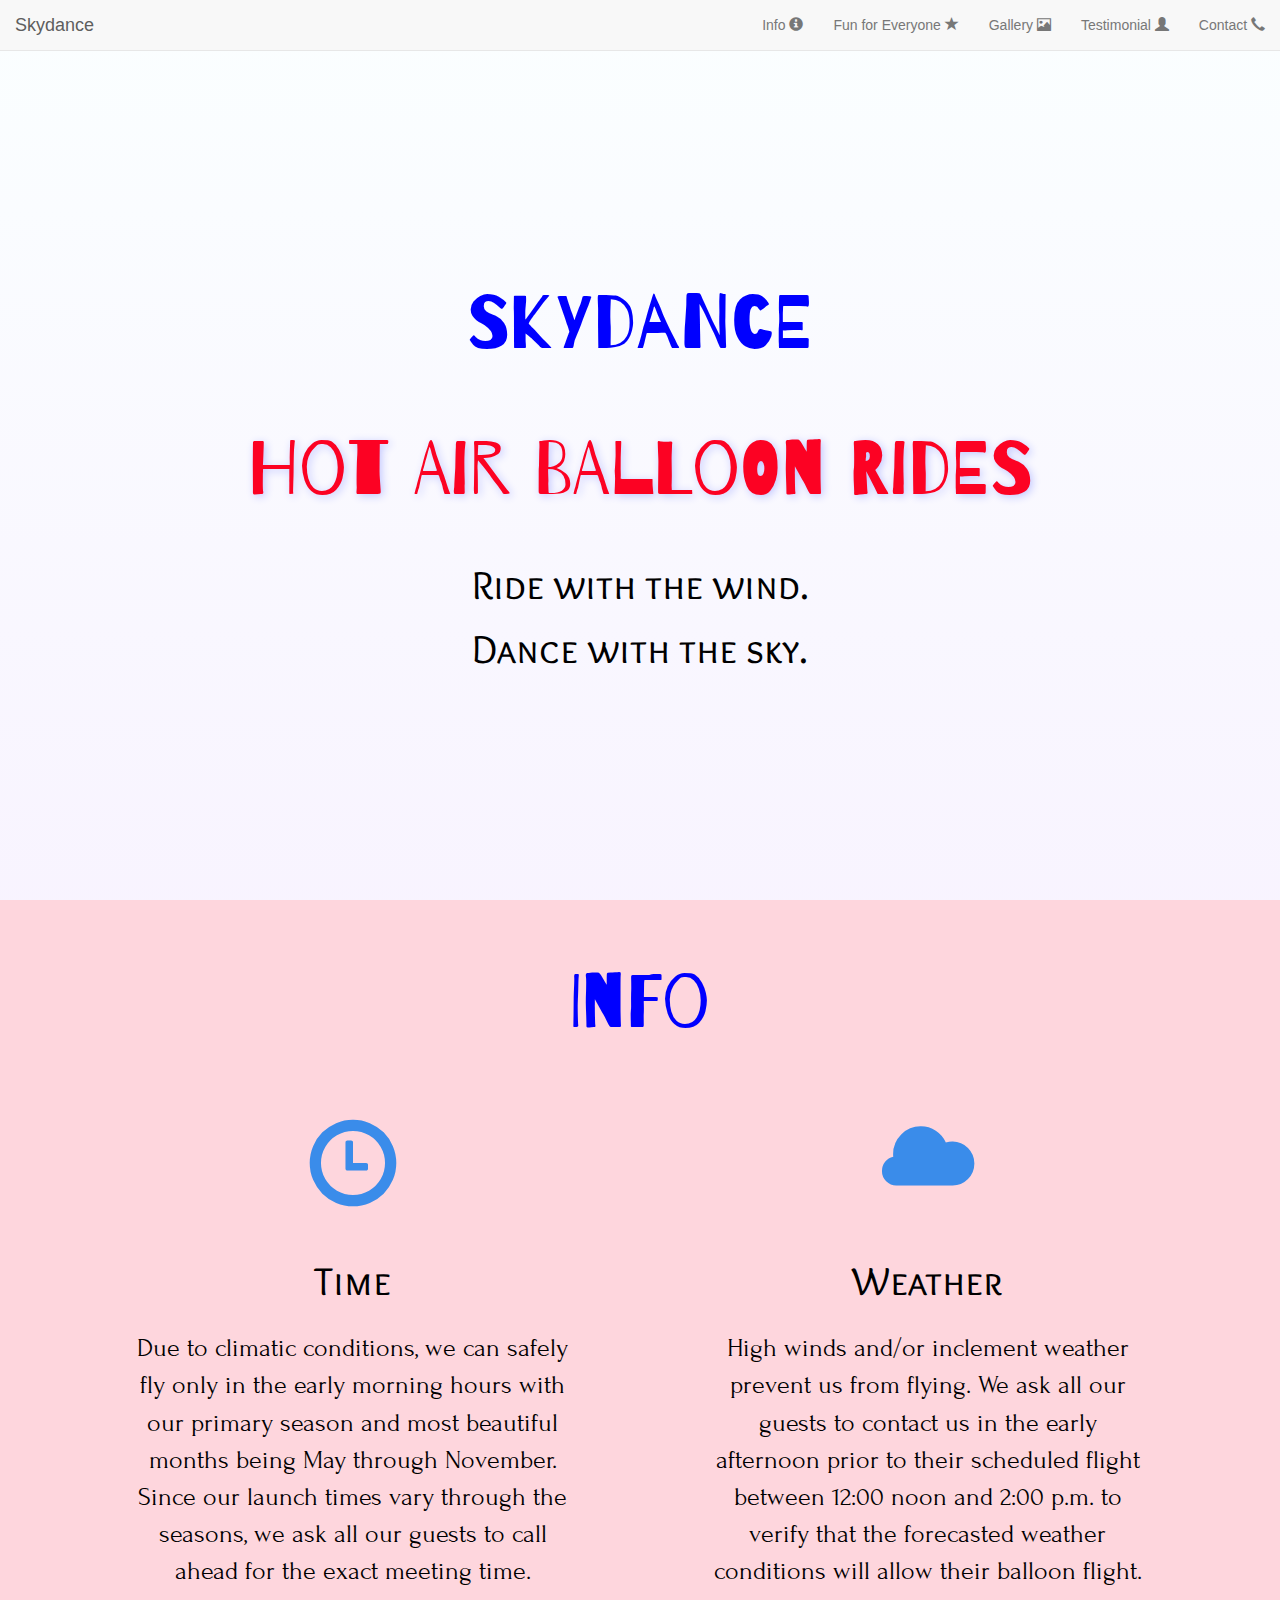
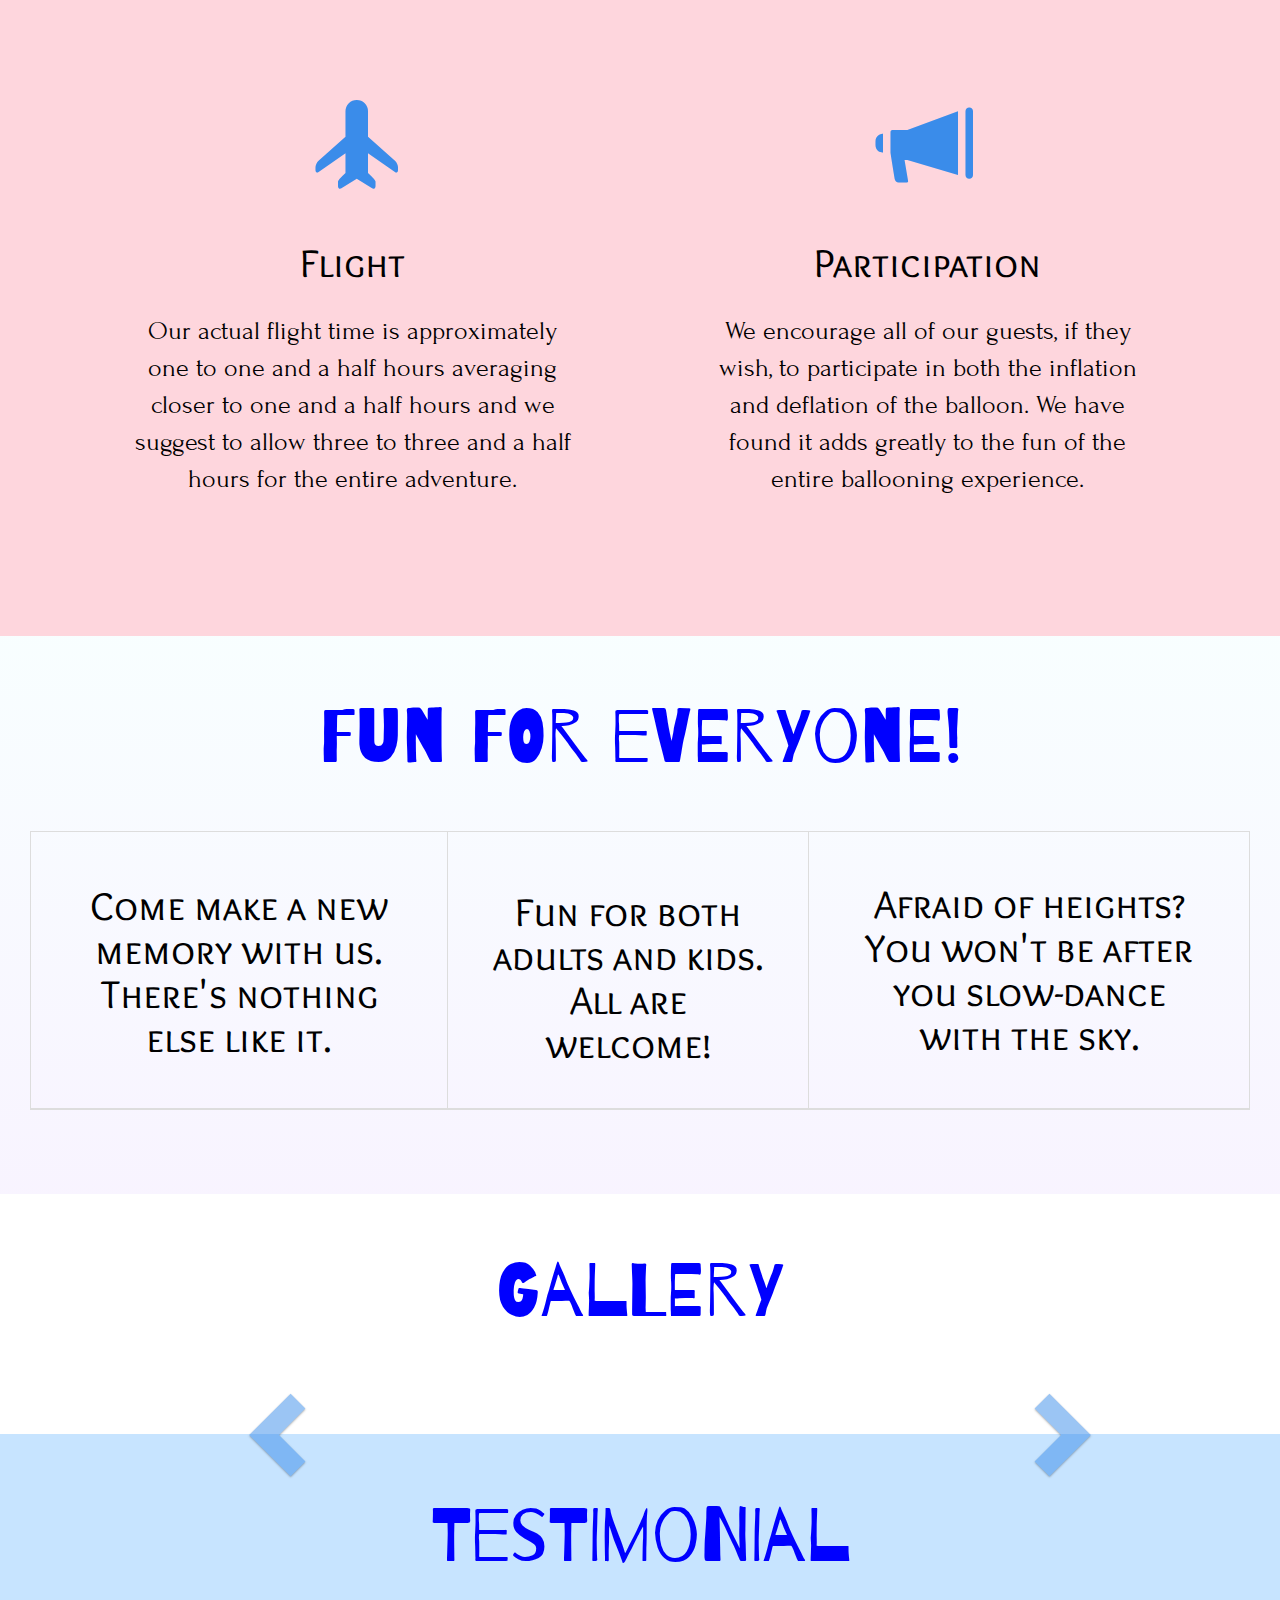
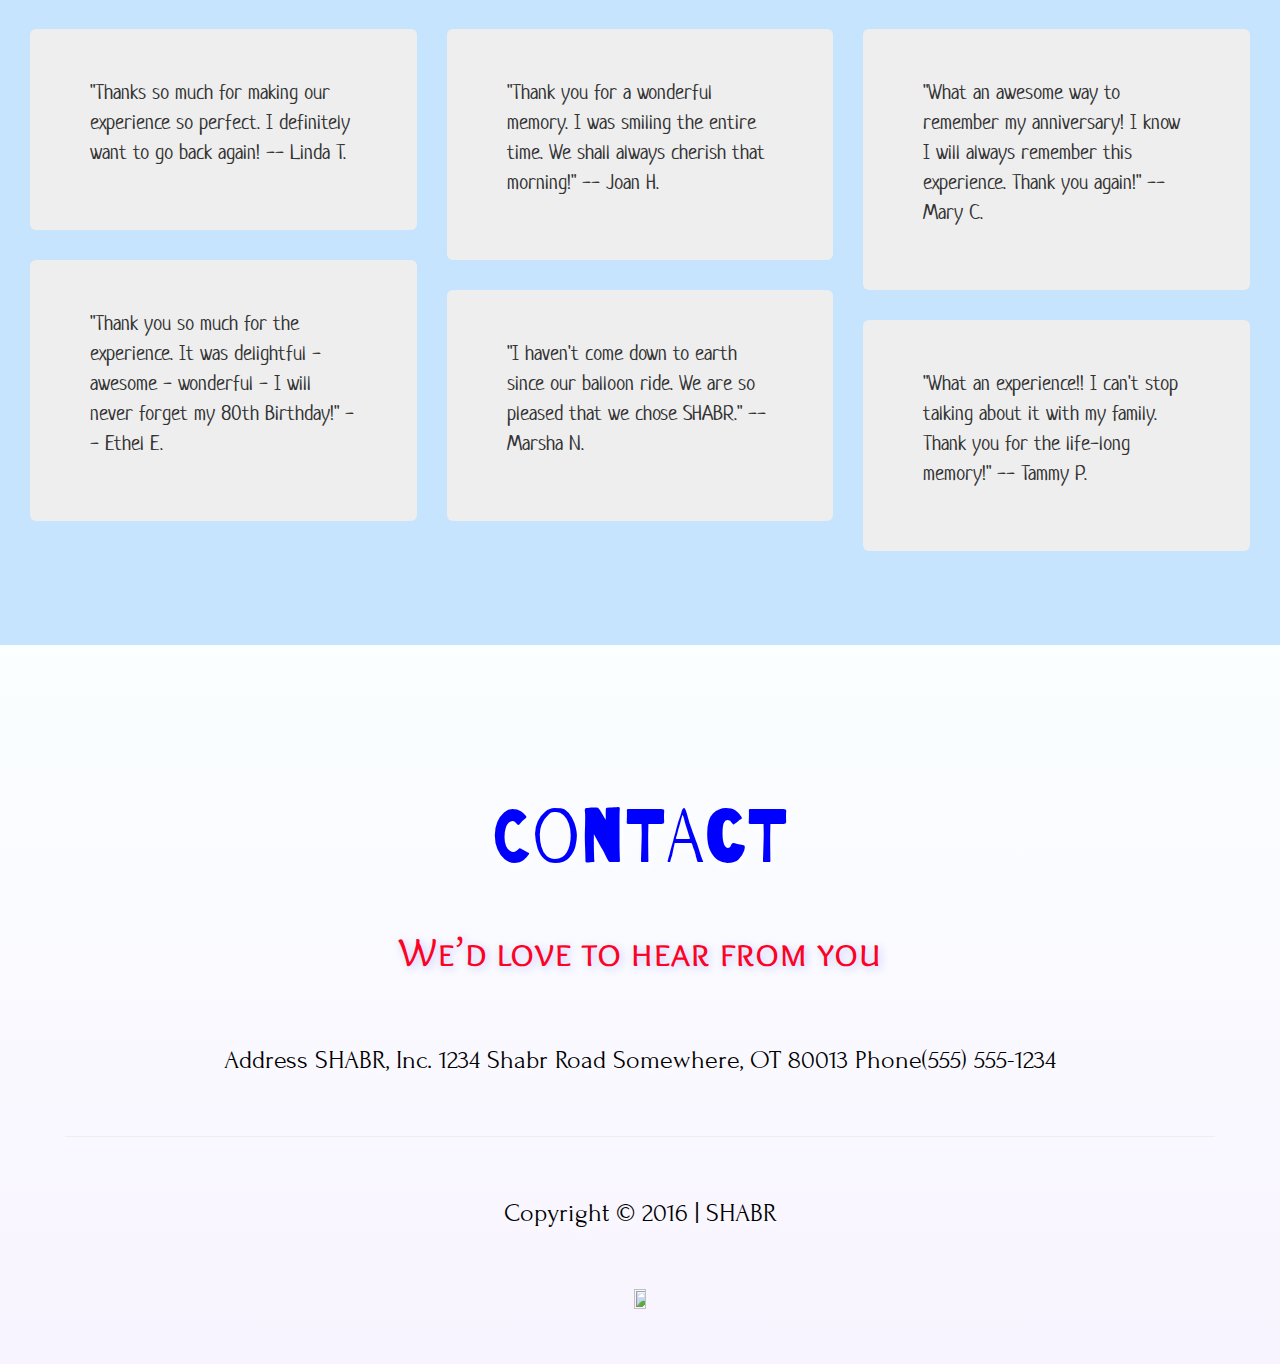
==== commit 0017d86f: "fixes merge and organizes code" ====
--- a/index.html
+++ b/index.html
@@ -23,7 +23,7 @@
 
 <style>
 /*on custom.css*/
-  
+ 
 </style>
 <body>
 <body data-spy="scroll" data-target=".navbar" data-offset="50">
@@ -97,7 +97,6 @@
                 <h2><span class="glyphicon glyphicon-bullhorn"></span> <br><br> Participation</h2>
                 <p>We encourage all of our guests, if they wish, to participate in both the inflation and deflation of the balloon. We have found it adds greatly to the fun of the entire ballooning experience.</p>
             </div>
-
         </div>
     </div>
 </header>
@@ -106,7 +105,31 @@
 <header id="fun-for-everyone">
     <div class="container">
         <h1>Fun For Everyone!</h1>
-        
+        <div class="container">
+            <table class="table table-bordered">
+                <thead>
+                    <tr>
+                        <th>
+                            <h2>Come make a new memory with us. There's nothing else like it.</h2>
+                        </th>
+                        <th>
+                            <h2>Fun for both adults and kids. All are welcome!</h2>
+                        </th>
+                        <th>
+                            <h2>Afraid of heights? You won't be after you slow-dance with the sky.</h2>
+                        </th>
+                    </tr>
+                </thead>
+                <tbody>
+                </tbody>
+            </table>
+        </div>
+
+        </body>
+
+        </html>
+
+
     </div>
 </header>
 
@@ -183,7 +206,6 @@
 <header id="testimonial">
     <div class="container bg-blue">
         <h1>Testimonial</h1>
-        <div class="test-row">
             <div class="col-md-4">
                 <div class="jumbotron">
                     <p>"Thanks so much for making our experience so perfect. I definitely want to go back again! -- Linda T.</p>
@@ -215,7 +237,6 @@
                     <p>"What an experience!! I can't stop talking about it with my family. Thank you for the life-long memory!" -- Tammy P.</p>
                 </div>
             </div>
-        </div>
     </div>
 </header>
 
--- a/custom.css
+++ b/custom.css
@@ -14,7 +14,7 @@
              margin: 5%;
          }
          h2 {
-             font-size: 30px;
+             font-size: 25px;
          }
          .row .glyphicon {
              font-size: 60px;
@@ -32,7 +32,7 @@
         font-size: 55px;
       }
       h2 {
-        font-size: 35px;
+        font-size: 30px;
       }
        .row .glyphicon {
         font-size: 60px;
@@ -49,7 +49,7 @@
         font-size: 65px;
       }
       h2 {
-        font-size: 40px; 
+        font-size: 35px; 
       }
       .row .glyphicon {
         font-size: 70px;
@@ -72,7 +72,7 @@
         font-size: 75px;
       }
       h2 {
-        font-size: 45px; 
+        font-size: 40px; 
       }
       .row .glyphicon {
         font-size: 90px;
@@ -87,7 +87,7 @@
         width: 100%;
     }
     
-    .color-row{
+    .jumbotron p{
         font-family: 'Neucha', cursive;
     }
 
@@ -143,10 +143,15 @@
      }
      
       #fun-for-everyone {
-         background: linear-gradient( rgba(246, 254, 255, 0.5),
+        background: linear-gradient( rgba(246, 254, 255, 0.75),
         rgba(246, 240, 255, 0.75)),
         url(./img/balloon-3.jpg) no-repeat center center fixed;
         background-size: cover;
+        padding-bottom: 5%
+    }
+    
+     th h2 {
+        margin: 10%;
     }
        
       #contact {
@@ -177,4 +182,6 @@
         font-family: 'Overlock SC', cursive;
         color: black;
         text-align: center;
-    }+    }
+    
+   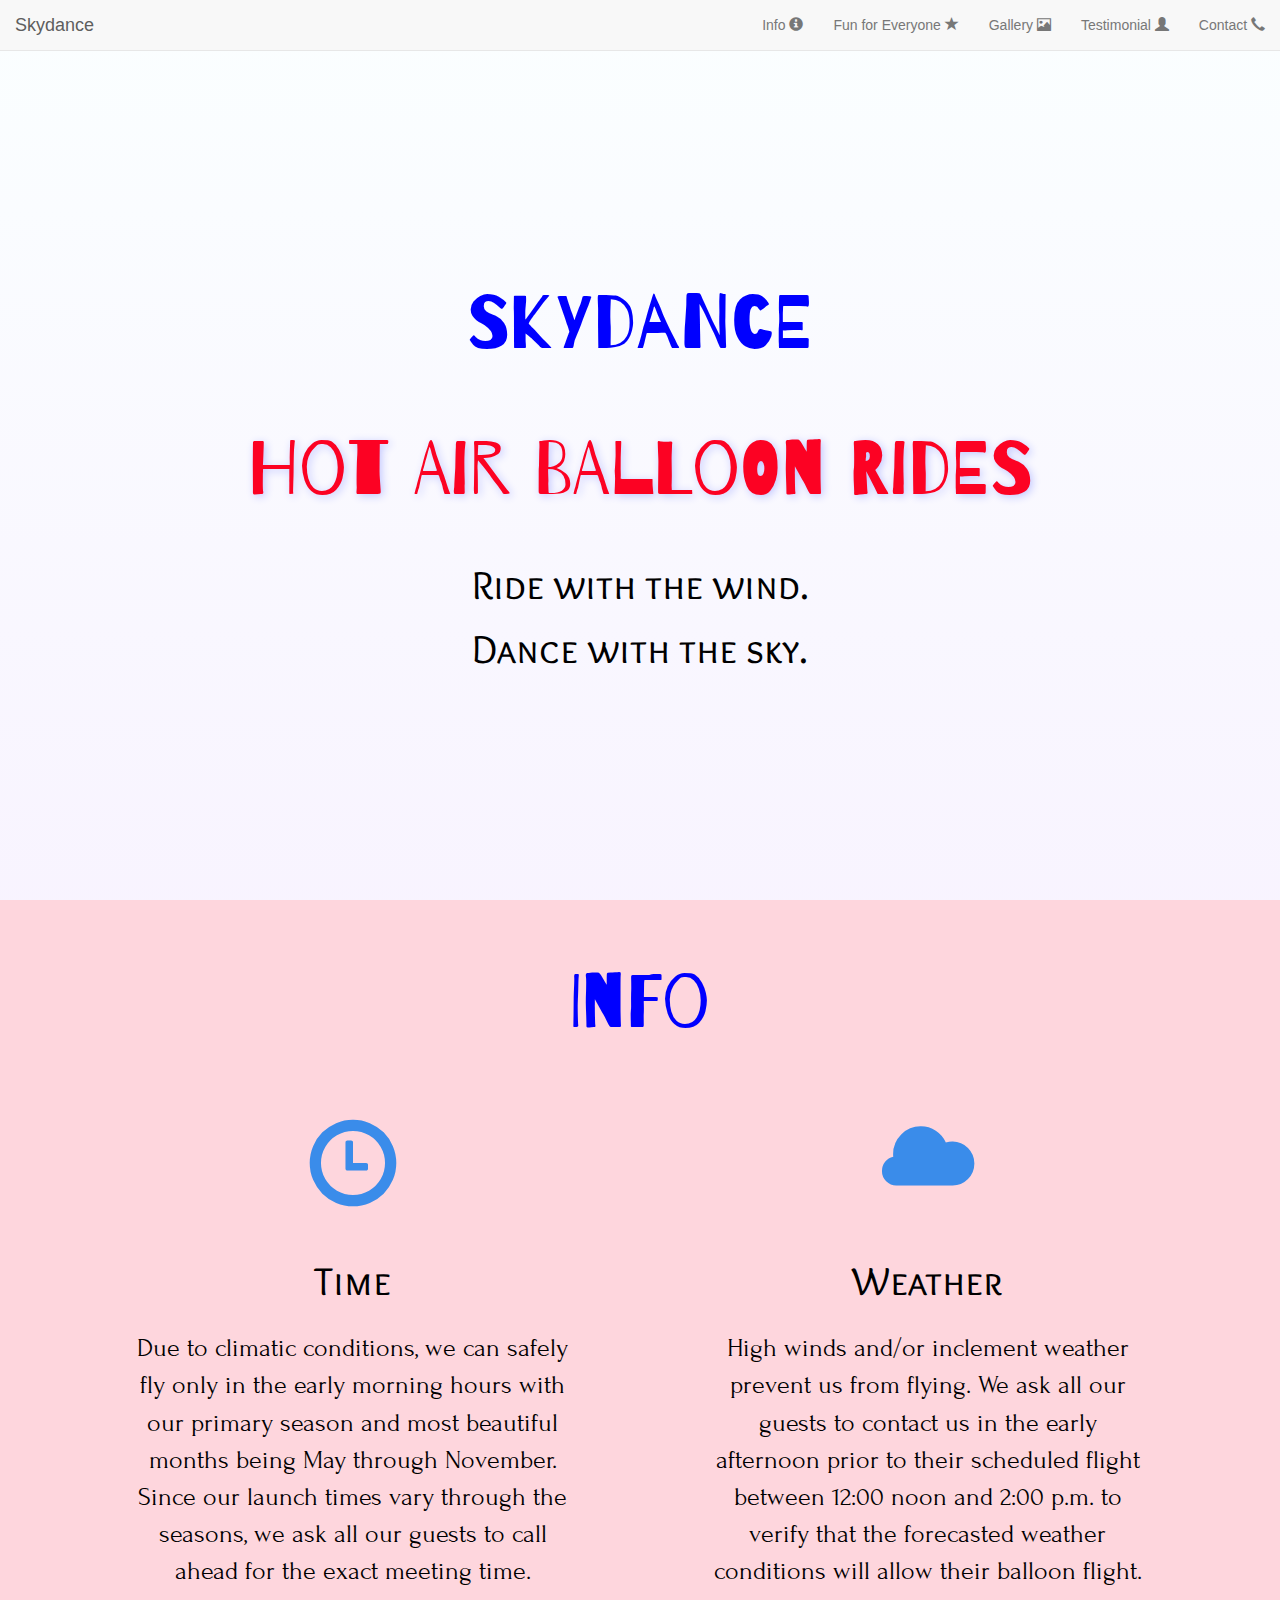
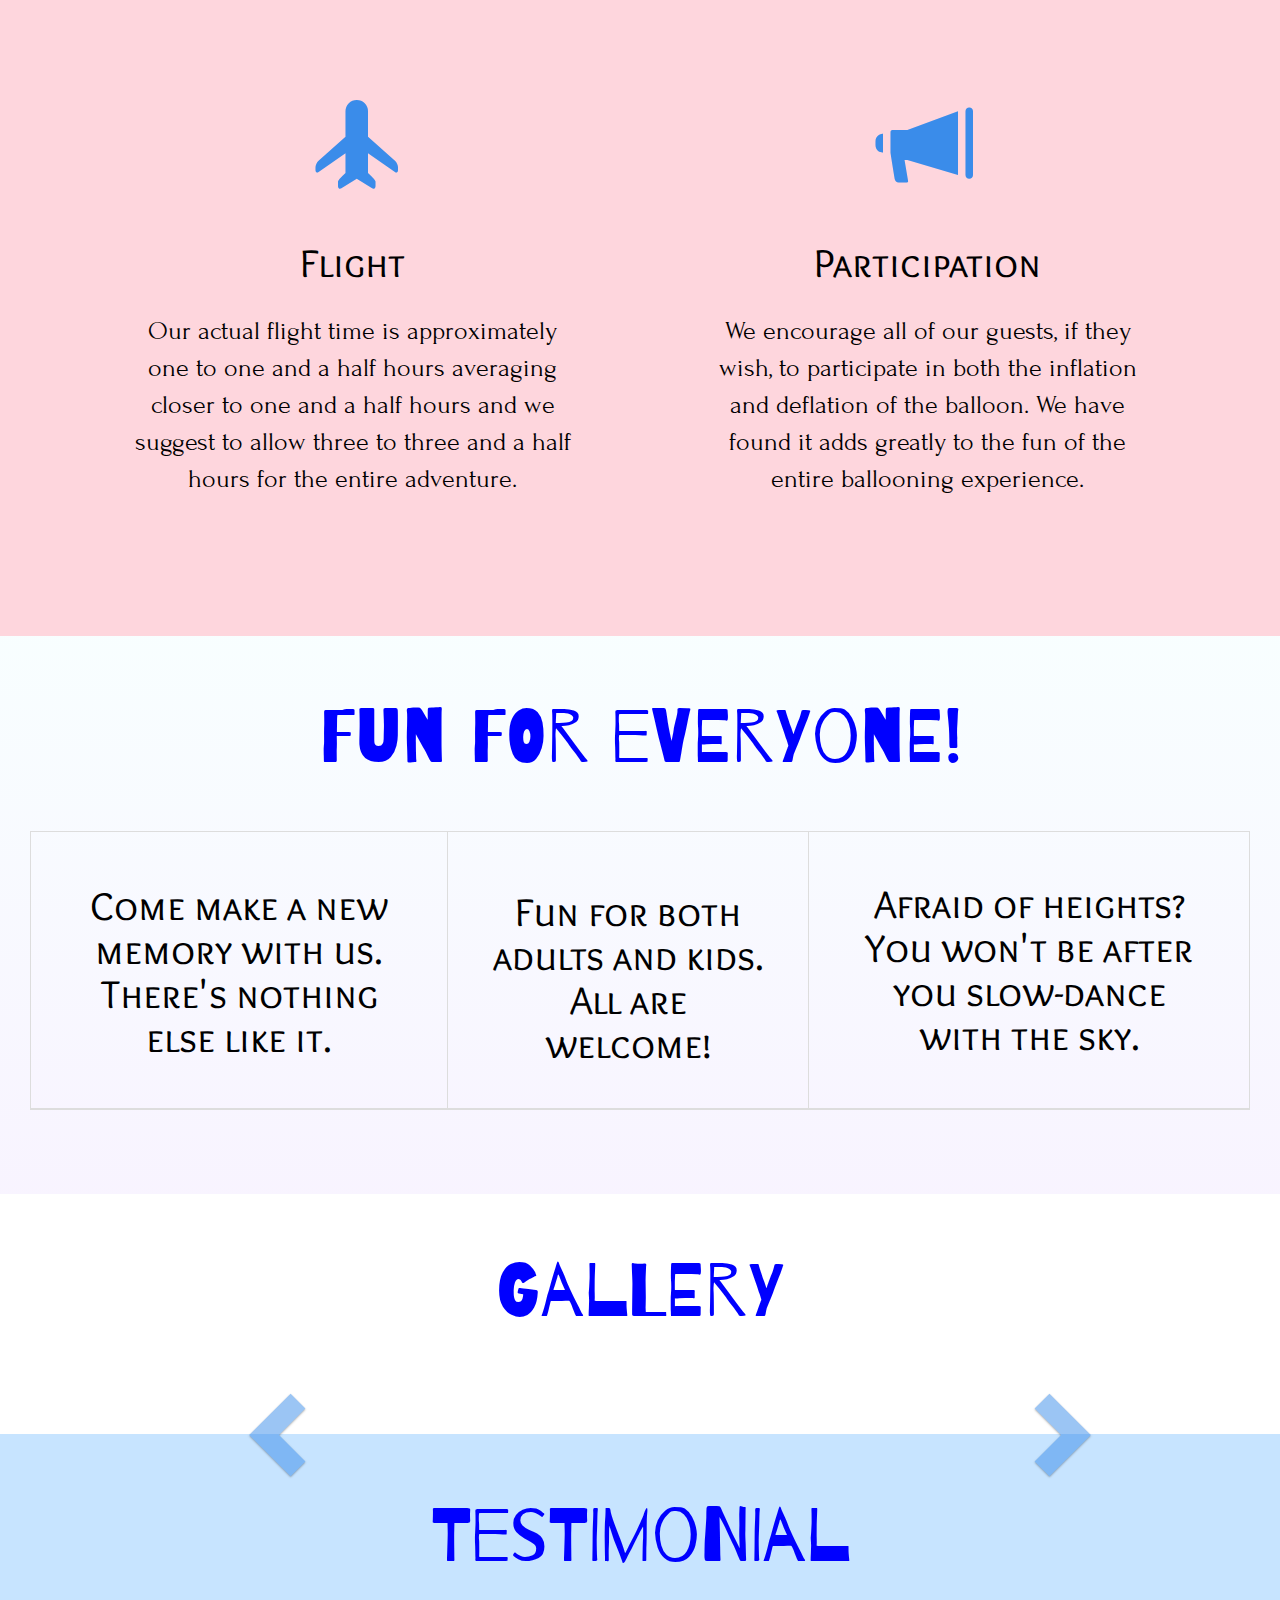
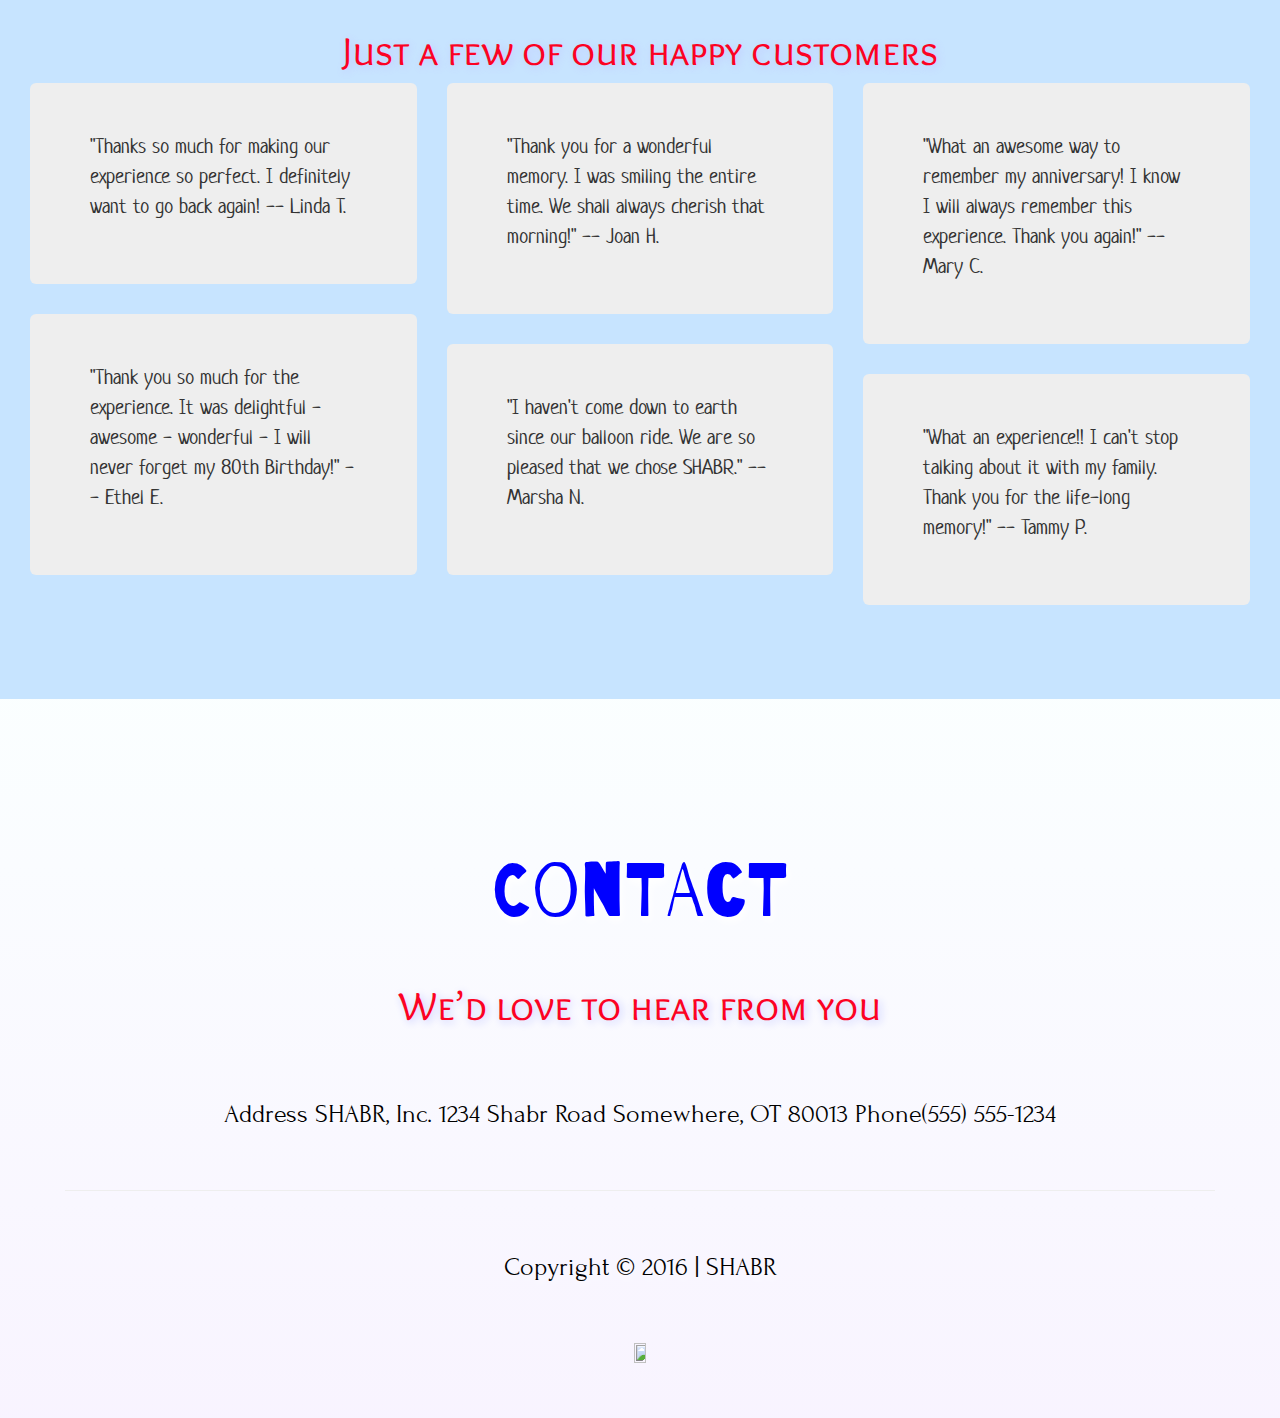
==== commit 0c8a1826: "adds a missing line from raw.txt" ====
--- a/index.html
+++ b/index.html
@@ -206,6 +206,7 @@
 <header id="testimonial">
     <div class="container bg-blue">
         <h1>Testimonial</h1>
+        <h2 class="description">Just a few of our happy customers</h2>
             <div class="col-md-4">
                 <div class="jumbotron">
                     <p>"Thanks so much for making our experience so perfect. I definitely want to go back again! -- Linda T.</p>
